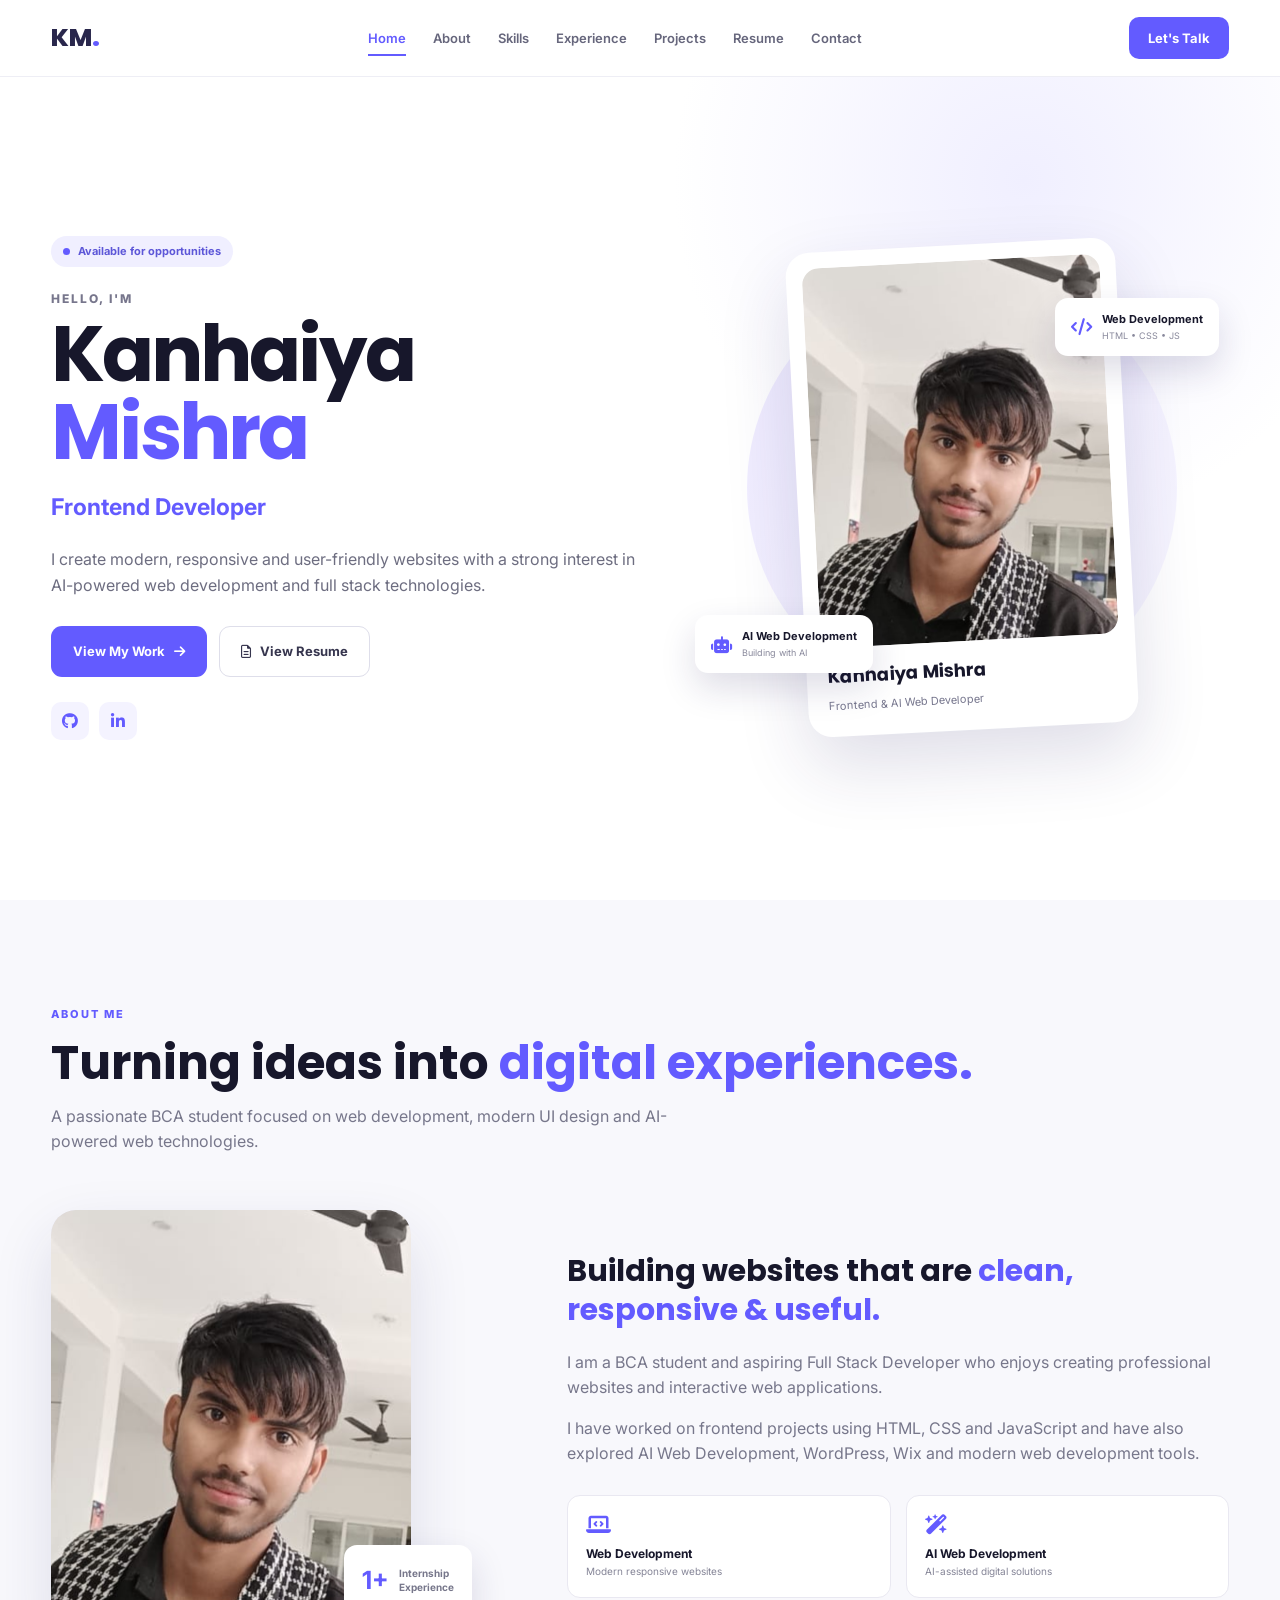
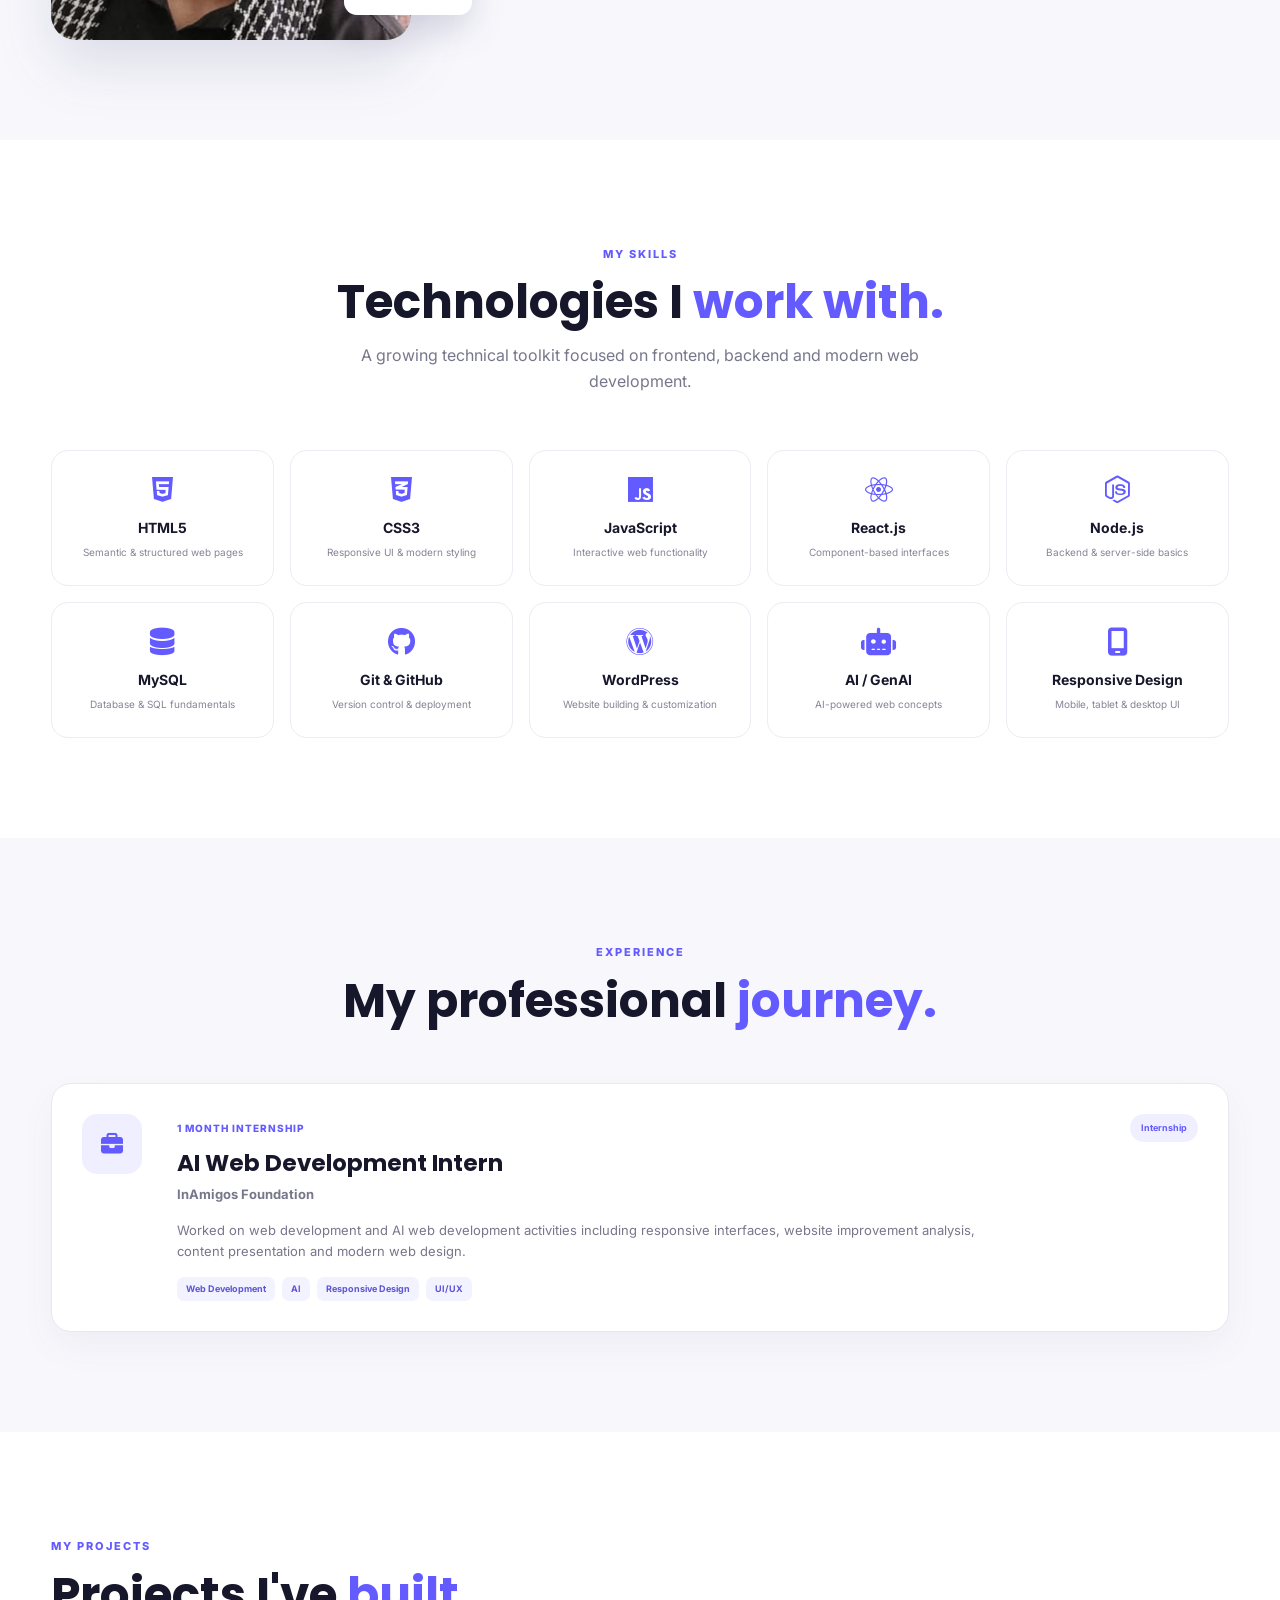
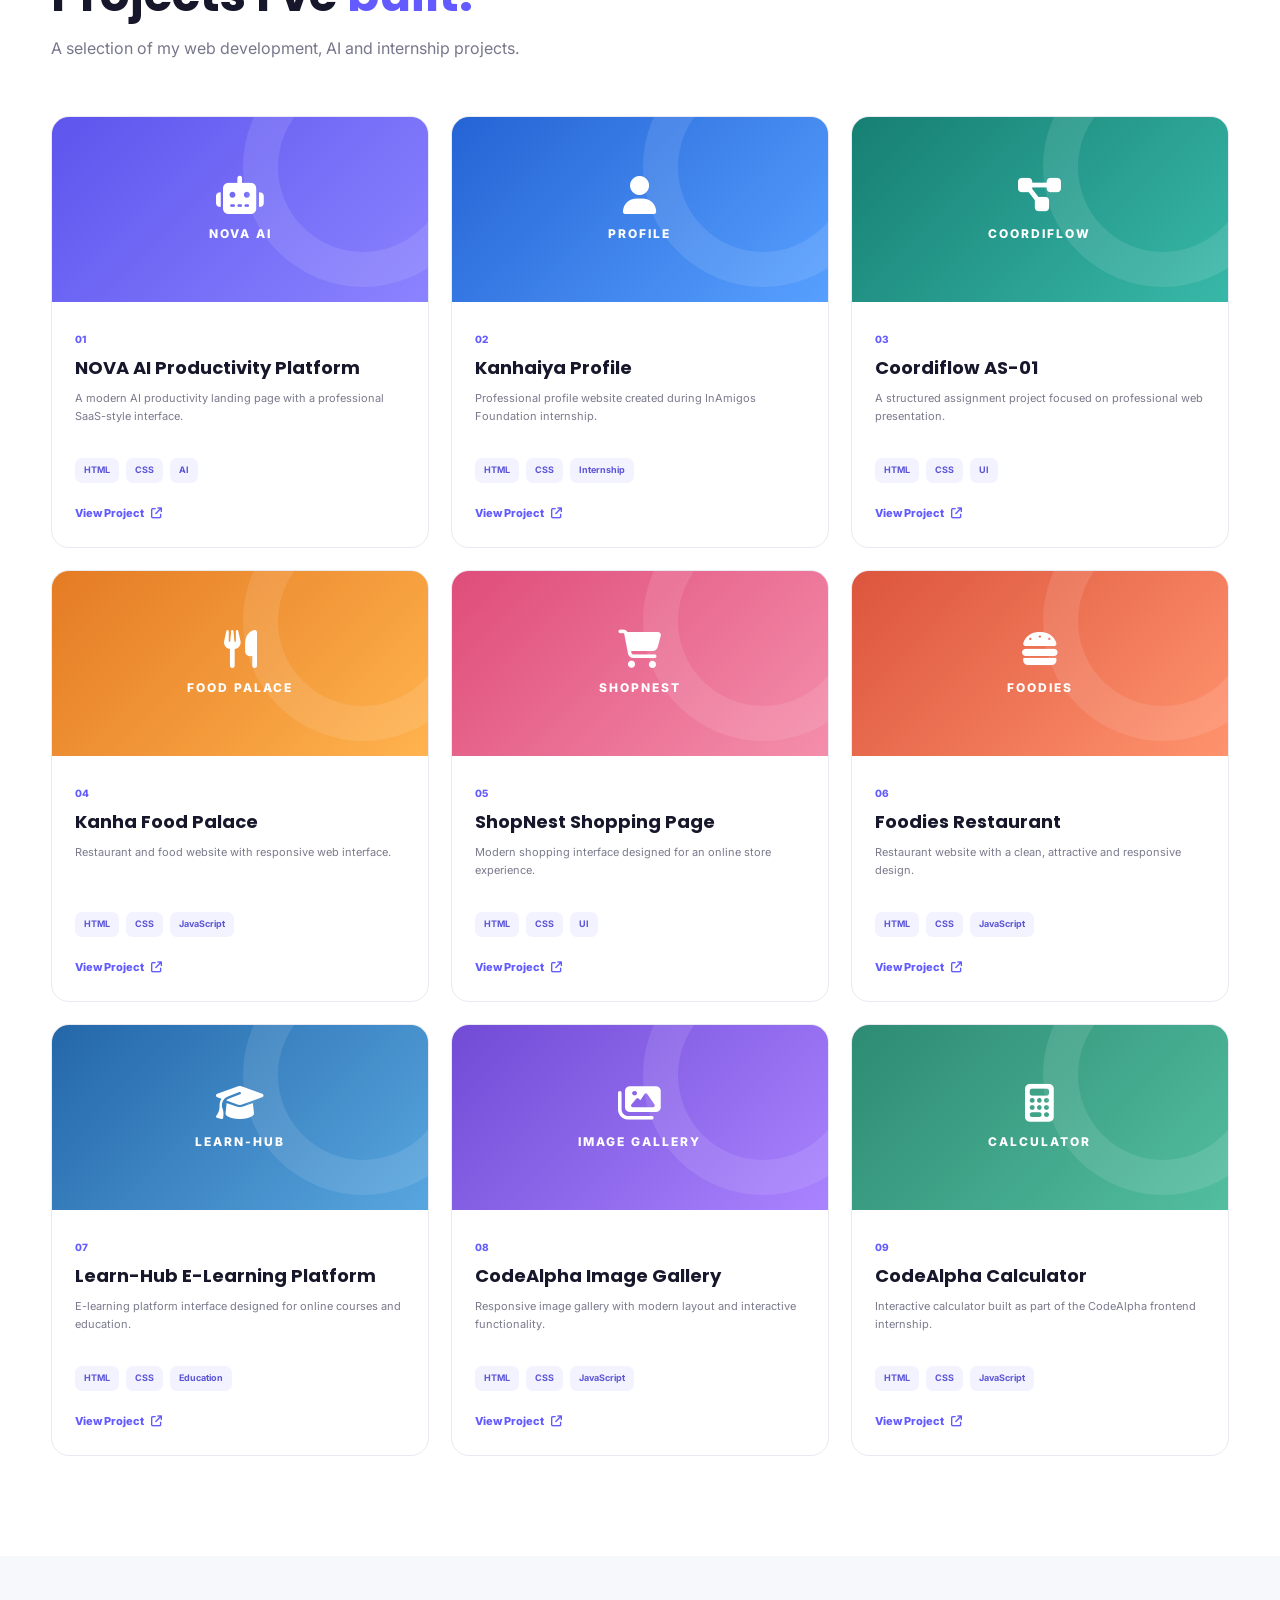
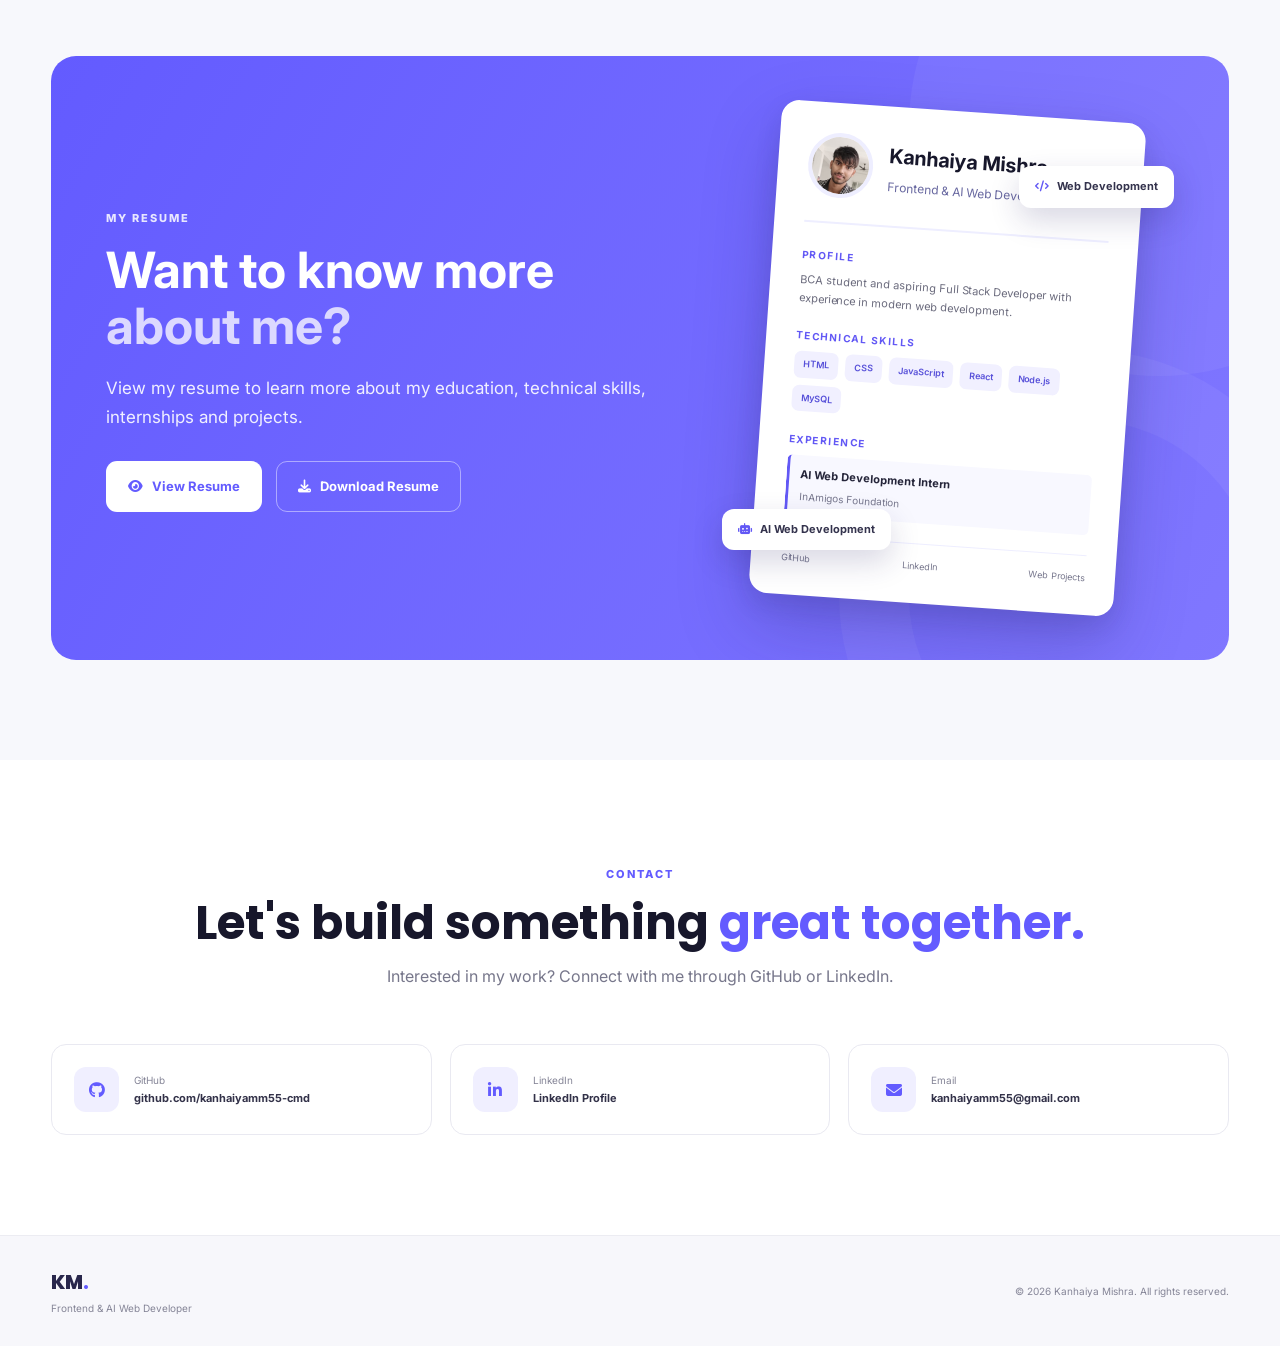
==== CodeAlpha-Portfolio/index.html @ e1a61bfb "Add files via upload" ====
<!DOCTYPE html>
<html lang="en">

<head>
    <meta charset="UTF-8">

    <meta name="viewport" content="width=device-width, initial-scale=1.0">

    <meta name="description"
        content="Kanhaiya Mishra - Frontend Developer, AI Web Developer and aspiring Full Stack Developer Portfolio">

    <title>Kanhaiya Mishra | Frontend & AI Web Developer</title>

    <!-- Google Font -->
    <link rel="preconnect" href="https://fonts.googleapis.com">
    <link rel="preconnect" href="https://fonts.gstatic.com" crossorigin>

    <link
        href="https://fonts.googleapis.com/css2?family=Inter:wght@400;500;600;700;800&family=Poppins:wght@500;600;700;800&display=swap"
        rel="stylesheet">

    <!-- Font Awesome -->
    <link rel="stylesheet"
        href="https://cdnjs.cloudflare.com/ajax/libs/font-awesome/6.5.2/css/all.min.css">

    <!-- CSS -->
    <link rel="stylesheet" href="style.css">
</head>

<body>

    <!-- ================= NAVBAR ================= -->

    <header class="navbar">

        <div class="container nav-container">

            <a href="#home" class="logo">
                KM<span>.</span>
            </a>

            <nav class="nav-links">

                <a href="#home" class="active">Home</a>
                <a href="#about">About</a>
                <a href="#skills">Skills</a>
                <a href="#experience">Experience</a>
                <a href="#projects">Projects</a>
                <a href="#resume">Resume</a>
                <a href="#contact">Contact</a>

            </nav>

            <a href="#contact" class="nav-button">
                Let's Talk
            </a>

        </div>

    </header>


    <!-- ================= HERO ================= -->

    <main>

        <section id="home" class="hero">

            <div class="container hero-grid">

                <div class="hero-content">

                    <div class="availability">
                        <span></span>
                        Available for opportunities
                    </div>

                    <p class="hero-small-title">
                        HELLO, I'M
                    </p>

                    <h1>
                        Kanhaiya
                        <span>Mishra</span>
                    </h1>

                    <h2>
                        <span class="typing-text">Frontend Developer</span>
                    </h2>

                    <p class="hero-description">
                        I create modern, responsive and user-friendly websites
                        with a strong interest in AI-powered web development
                        and full stack technologies.
                    </p>

                    <div class="hero-buttons">

                        <a href="#projects" class="primary-btn">
                            View My Work
                            <i class="fa-solid fa-arrow-right"></i>
                        </a>

                        <a href="resume.pdf" target="_blank" class="secondary-btn">
                            <i class="fa-regular fa-file-lines"></i>
                            View Resume
                        </a>

                    </div>

                    <div class="social-links">

                        <a href="https://github.com/kanhaiyamm55-cmd"
                            target="_blank" aria-label="GitHub">
                            <i class="fa-brands fa-github"></i>
                        </a>

                        <a href="https://www.linkedin.com/in/kanhaiya-mishra-147518372"
                            target="_blank" aria-label="LinkedIn">
                            <i class="fa-brands fa-linkedin-in"></i>
                        </a>

                    </div>

                </div>


                <!-- Hero Image -->

                <div class="hero-image-area">

                    <div class="hero-circle"></div>

                    <div class="profile-card">

                        <div class="profile-image">
                            <img src="image.jpeg"
                                alt="Kanhaiya Mishra">
                        </div>

                        <div class="profile-card-content">

                            <strong>Kanhaiya Mishra</strong>

                            <span>Frontend & AI Web Developer</span>

                        </div>

                    </div>


                    <div class="floating-card card-code">

                        <i class="fa-solid fa-code"></i>

                        <div>
                            <strong>Web Development</strong>
                            <span>HTML • CSS • JS</span>
                        </div>

                    </div>


                    <div class="floating-card card-ai">

                        <i class="fa-solid fa-robot"></i>

                        <div>
                            <strong>AI Web Development</strong>
                            <span>Building with AI</span>
                        </div>

                    </div>

                </div>

            </div>

        </section>


        <!-- ================= ABOUT ================= -->

        <section id="about" class="section about-section">

            <div class="container">

                <div class="section-heading">

                    <span>ABOUT ME</span>

                    <h2>
                        Turning ideas into
                        <strong>digital experiences.</strong>
                    </h2>

                    <p>
                        A passionate BCA student focused on web development,
                        modern UI design and AI-powered web technologies.
                    </p>

                </div>


                <div class="about-grid">

                    <div class="about-image">

                        <div class="about-image-box">

                            <img src="image.jpeg"
                                alt="Kanhaiya Mishra">

                        </div>

                        <div class="experience-badge">

                            <strong>1+</strong>
                            <span>Internship<br>Experience</span>

                        </div>

                    </div>


                    <div class="about-content">

                        <h3>
                            Building websites that are
                            <span>clean, responsive & useful.</span>
                        </h3>

                        <p>
                            I am a BCA student and aspiring Full Stack Developer
                            who enjoys creating professional websites and
                            interactive web applications.
                        </p>

                        <p>
                            I have worked on frontend projects using HTML,
                            CSS and JavaScript and have also explored
                            AI Web Development, WordPress, Wix and modern
                            web development tools.
                        </p>


                        <div class="about-highlights">

                            <div>
                                <i class="fa-solid fa-laptop-code"></i>
                                <strong>Web Development</strong>
                                <span>Modern responsive websites</span>
                            </div>

                            <div>
                                <i class="fa-solid fa-wand-magic-sparkles"></i>
                                <strong>AI Web Development</strong>
                                <span>AI-assisted digital solutions</span>
                            </div>

                        </div>

                    </div>

                </div>

            </div>

        </section>


        <!-- ================= SKILLS ================= -->

        <section id="skills" class="section skills-section">

            <div class="container">

                <div class="section-heading center">

                    <span>MY SKILLS</span>

                    <h2>
                        Technologies I
                        <strong>work with.</strong>
                    </h2>

                    <p>
                        A growing technical toolkit focused on frontend,
                        backend and modern web development.
                    </p>

                </div>


                <div class="skills-grid">

                    <div class="skill-card">
                        <i class="fa-brands fa-html5"></i>
                        <h3>HTML5</h3>
                        <p>Semantic & structured web pages</p>
                    </div>

                    <div class="skill-card">
                        <i class="fa-brands fa-css3-alt"></i>
                        <h3>CSS3</h3>
                        <p>Responsive UI & modern styling</p>
                    </div>

                    <div class="skill-card">
                        <i class="fa-brands fa-js"></i>
                        <h3>JavaScript</h3>
                        <p>Interactive web functionality</p>
                    </div>

                    <div class="skill-card">
                        <i class="fa-brands fa-react"></i>
                        <h3>React.js</h3>
                        <p>Component-based interfaces</p>
                    </div>

                    <div class="skill-card">
                        <i class="fa-brands fa-node-js"></i>
                        <h3>Node.js</h3>
                        <p>Backend & server-side basics</p>
                    </div>

                    <div class="skill-card">
                        <i class="fa-solid fa-database"></i>
                        <h3>MySQL</h3>
                        <p>Database & SQL fundamentals</p>
                    </div>

                    <div class="skill-card">
                        <i class="fa-brands fa-github"></i>
                        <h3>Git & GitHub</h3>
                        <p>Version control & deployment</p>
                    </div>

                    <div class="skill-card">
                        <i class="fa-brands fa-wordpress"></i>
                        <h3>WordPress</h3>
                        <p>Website building & customization</p>
                    </div>

                    <div class="skill-card">
                        <i class="fa-solid fa-robot"></i>
                        <h3>AI / GenAI</h3>
                        <p>AI-powered web concepts</p>
                    </div>

                    <div class="skill-card">
                        <i class="fa-solid fa-mobile-screen"></i>
                        <h3>Responsive Design</h3>
                        <p>Mobile, tablet & desktop UI</p>
                    </div>

                </div>

            </div>

        </section>


        <!-- ================= EXPERIENCE ================= -->

        <section id="experience" class="section experience-section">

            <div class="container">

                <div class="section-heading center">

                    <span>EXPERIENCE</span>

                    <h2>
                        My professional
                        <strong>journey.</strong>
                    </h2>

                </div>


                <div class="experience-card">

                    <div class="experience-icon">
                        <i class="fa-solid fa-briefcase"></i>
                    </div>

                    <div class="experience-content">

                        <div class="experience-top">

                            <div>
                                <span class="experience-date">
                                    1 MONTH INTERNSHIP
                                </span>

                                <h3>
                                    AI Web Development Intern
                                </h3>

                                <h4>
                                    InAmigos Foundation
                                </h4>
                            </div>

                            <span class="current-badge">
                                Internship
                            </span>

                        </div>

                        <p>
                            Worked on web development and AI web development
                            activities including responsive interfaces,
                            website improvement analysis, content presentation
                            and modern web design.
                        </p>

                        <div class="experience-tags">

                            <span>Web Development</span>
                            <span>AI</span>
                            <span>Responsive Design</span>
                            <span>UI/UX</span>

                        </div>

                    </div>

                </div>

            </div>

        </section>


        <!-- ================= PROJECTS ================= -->

        <section id="projects" class="section projects-section">

            <div class="container">

                <div class="section-heading">

                    <span>MY PROJECTS</span>

                    <h2>
                        Projects I've
                        <strong>built.</strong>
                    </h2>

                    <p>
                        A selection of my web development, AI and internship
                        projects.
                    </p>

                </div>


                <div class="projects-grid">


                    <!-- PROJECT 1 -->

                    <article class="project-card">

                        <div class="project-image project-one">

                            <i class="fa-solid fa-robot"></i>

                            <span>NOVA AI</span>

                        </div>

                        <div class="project-content">

                            <span class="project-number">01</span>

                            <h3>NOVA AI Productivity Platform</h3>

                            <p>
                                A modern AI productivity landing page
                                with a professional SaaS-style interface.
                            </p>

                            <div class="project-tags">
                                <span>HTML</span>
                                <span>CSS</span>
                                <span>AI</span>
                            </div>

                            <a href="https://kanhaiyamm55-cmd.github.io/NOVA-AI-Productivity-Landing-Page/"
                                target="_blank" class="project-link">
                                View Project
                                <i class="fa-solid fa-arrow-up-right-from-square"></i>
                            </a>

                        </div>

                    </article>


                    <!-- PROJECT 2 -->

                    <article class="project-card">

                        <div class="project-image project-two">

                            <i class="fa-solid fa-user"></i>

                            <span>PROFILE</span>

                        </div>

                        <div class="project-content">

                            <span class="project-number">02</span>

                            <h3>Kanhaiya Profile</h3>

                            <p>
                                Professional profile website created
                                during InAmigos Foundation internship.
                            </p>

                            <div class="project-tags">
                                <span>HTML</span>
                                <span>CSS</span>
                                <span>Internship</span>
                            </div>

                            <a href="https://kanhaiyamm55-cmd.github.io/kanhaiya-profile/"
                                target="_blank" class="project-link">
                                View Project
                                <i class="fa-solid fa-arrow-up-right-from-square"></i>
                            </a>

                        </div>

                    </article>


                    <!-- PROJECT 3 -->

                    <article class="project-card">

                        <div class="project-image project-three">

                            <i class="fa-solid fa-diagram-project"></i>

                            <span>COORDIFLOW</span>

                        </div>

                        <div class="project-content">

                            <span class="project-number">03</span>

                            <h3>Coordiflow AS-01</h3>

                            <p>
                                A structured assignment project focused
                                on professional web presentation.
                            </p>

                            <div class="project-tags">
                                <span>HTML</span>
                                <span>CSS</span>
                                <span>UI</span>
                            </div>

                            <a href="https://kanhaiyamm55-cmd.github.io/coordiflow-as01/"
                                target="_blank" class="project-link">
                                View Project
                                <i class="fa-solid fa-arrow-up-right-from-square"></i>
                            </a>

                        </div>

                    </article>


                    <!-- PROJECT 4 -->

                    <article class="project-card">

                        <div class="project-image project-four">

                            <i class="fa-solid fa-utensils"></i>

                            <span>FOOD PALACE</span>

                        </div>

                        <div class="project-content">

                            <span class="project-number">04</span>

                            <h3>Kanha Food Palace</h3>

                            <p>
                                Restaurant and food website with
                                responsive web interface.
                            </p>

                            <div class="project-tags">
                                <span>HTML</span>
                                <span>CSS</span>
                                <span>JavaScript</span>
                            </div>

                            <a href="https://kanhaiyamm55-cmd.github.io/full-stack-learning/"
                                target="_blank" class="project-link">
                                View Project
                                <i class="fa-solid fa-arrow-up-right-from-square"></i>
                            </a>

                        </div>

                    </article>


                    <!-- PROJECT 5 -->

                    <article class="project-card">

                        <div class="project-image project-five">

                            <i class="fa-solid fa-cart-shopping"></i>

                            <span>SHOPNEST</span>

                        </div>

                        <div class="project-content">

                            <span class="project-number">05</span>

                            <h3>ShopNest Shopping Page</h3>

                            <p>
                                Modern shopping interface designed
                                for an online store experience.
                            </p>

                            <div class="project-tags">
                                <span>HTML</span>
                                <span>CSS</span>
                                <span>UI</span>
                            </div>

                            <a href="https://kanhaiyamm55-cmd.github.io/shoping-page/"
                                target="_blank" class="project-link">
                                View Project
                                <i class="fa-solid fa-arrow-up-right-from-square"></i>
                            </a>

                        </div>

                    </article>


                    <!-- PROJECT 6 -->

                    <article class="project-card">

                        <div class="project-image project-six">

                            <i class="fa-solid fa-burger"></i>

                            <span>FOODIES</span>

                        </div>

                        <div class="project-content">

                            <span class="project-number">06</span>

                            <h3>Foodies Restaurant</h3>

                            <p>
                                Restaurant website with a clean,
                                attractive and responsive design.
                            </p>

                            <div class="project-tags">
                                <span>HTML</span>
                                <span>CSS</span>
                                <span>JavaScript</span>
                            </div>

                            <a href="https://kanhaiyamm55-cmd.github.io/full-stack-learning/Restaurant-Website/"
                                target="_blank" class="project-link">
                                View Project
                                <i class="fa-solid fa-arrow-up-right-from-square"></i>
                            </a>

                        </div>

                    </article>


                    <!-- PROJECT 7 -->

                    <article class="project-card">

                        <div class="project-image project-seven">

                            <i class="fa-solid fa-graduation-cap"></i>

                            <span>LEARN-HUB</span>

                        </div>

                        <div class="project-content">

                            <span class="project-number">07</span>

                            <h3>Learn-Hub E-Learning Platform</h3>

                            <p>
                                E-learning platform interface designed
                                for online courses and education.
                            </p>

                            <div class="project-tags">
                                <span>HTML</span>
                                <span>CSS</span>
                                <span>Education</span>
                            </div>

                            <a href="https://kanhaiyamm55-cmd.github.io/full-stack-learning/learnHub/"
                                target="_blank" class="project-link">
                                View Project
                                <i class="fa-solid fa-arrow-up-right-from-square"></i>
                            </a>

                        </div>

                    </article>


                    <!-- PROJECT 8 -->

                    <article class="project-card">

                        <div class="project-image project-eight">

                            <i class="fa-solid fa-images"></i>

                            <span>IMAGE GALLERY</span>

                        </div>

                        <div class="project-content">

                            <span class="project-number">08</span>

                            <h3>CodeAlpha Image Gallery</h3>

                            <p>
                                Responsive image gallery with modern
                                layout and interactive functionality.
                            </p>

                            <div class="project-tags">
                                <span>HTML</span>
                                <span>CSS</span>
                                <span>JavaScript</span>
                            </div>

                            <a href="https://kanhaiyamm55-cmd.github.io/CodeAlpha/CodeAlpha_ImageGallery/"
                                target="_blank" class="project-link">
                                View Project
                                <i class="fa-solid fa-arrow-up-right-from-square"></i>
                            </a>

                        </div>

                    </article>


                    <!-- PROJECT 9 -->

                    <article class="project-card">

                        <div class="project-image project-nine">

                            <i class="fa-solid fa-calculator"></i>

                            <span>CALCULATOR</span>

                        </div>

                        <div class="project-content">

                            <span class="project-number">09</span>

                            <h3>CodeAlpha Calculator</h3>

                            <p>
                                Interactive calculator built as part
                                of the CodeAlpha frontend internship.
                            </p>

                            <div class="project-tags">
                                <span>HTML</span>
                                <span>CSS</span>
                                <span>JavaScript</span>
                            </div>

                            <a href="https://kanhaiyamm55-cmd.github.io/CodeAlpha/CodeAlpha_Calculator/"
                                target="_blank" class="project-link">
                                View Project
                                <i class="fa-solid fa-arrow-up-right-from-square"></i>
                            </a>

                        </div>

                    </article>

                </div>

            </div>

        </section>


        <!-- ================= RESUME ================= -->

        <section id="resume" class="section resume-section">

            <div class="container">

                <div class="resume-box">

                    <!-- Left -->

                    <div class="resume-content">

                        <span class="resume-label">
                            MY RESUME
                        </span>

                        <h2>
                            Want to know more
                            <strong>about me?</strong>
                        </h2>

                        <p>
                            View my resume to learn more about my education,
                            technical skills, internships and projects.
                        </p>

                        <div class="resume-buttons">

                            <a href="resume.pdf"
                                target="_blank"
                                class="primary-btn">

                                <i class="fa-solid fa-eye"></i>

                                View Resume

                            </a>

                            <a href="resume.pdf"
                                download
                                class="secondary-btn">

                                <i class="fa-solid fa-download"></i>

                                Download Resume

                            </a>

                        </div>

                    </div>


                    <!-- Right Premium Resume Preview -->

                    <div class="resume-preview">

                        <div class="resume-paper">

                            <div class="resume-top">

                                <div class="resume-photo">

                                    <img src="image.jpeg"
                                        alt="Kanhaiya Mishra">

                                </div>

                                <div>

                                    <h3>Kanhaiya Mishra</h3>

                                    <p>
                                        Frontend & AI Web Developer
                                    </p>

                                </div>

                            </div>


                            <div class="resume-line"></div>


                            <div class="resume-mini-section">

                                <h4>PROFILE</h4>

                                <p>
                                    BCA student and aspiring Full Stack
                                    Developer with experience in modern
                                    web development.
                                </p>

                            </div>


                            <div class="resume-mini-section">

                                <h4>TECHNICAL SKILLS</h4>

                                <div class="mini-skills">

                                    <span>HTML</span>
                                    <span>CSS</span>
                                    <span>JavaScript</span>
                                    <span>React</span>
                                    <span>Node.js</span>
                                    <span>MySQL</span>

                                </div>

                            </div>


                            <div class="resume-mini-section">

                                <h4>EXPERIENCE</h4>

                                <div class="mini-experience">

                                    <strong>
                                        AI Web Development Intern
                                    </strong>

                                    <span>
                                        InAmigos Foundation
                                    </span>

                                </div>

                            </div>


                            <div class="resume-mini-footer">

                                <span>GitHub</span>
                                <span>LinkedIn</span>
                                <span>Web Projects</span>

                            </div>

                        </div>


                        <div class="floating-resume-badge badge-one">

                            <i class="fa-solid fa-code"></i>

                            Web Development

                        </div>


                        <div class="floating-resume-badge badge-two">

                            <i class="fa-solid fa-robot"></i>

                            AI Web Development

                        </div>

                    </div>

                </div>

            </div>

        </section>


        <!-- ================= CONTACT ================= -->

        <section id="contact" class="section contact-section">

            <div class="container">

                <div class="section-heading center">

                    <span>CONTACT</span>

                    <h2>
                        Let's build something
                        <strong>great together.</strong>
                    </h2>

                    <p>
                        Interested in my work? Connect with me through
                        GitHub or LinkedIn.
                    </p>

                </div>


                <div class="contact-box">

                    <div class="contact-item">

                        <div class="contact-icon">
                            <i class="fa-brands fa-github"></i>
                        </div>

                        <div>
                            <span>GitHub</span>

                            <a href="https://github.com/kanhaiyamm55-cmd"
                                target="_blank">
                                github.com/kanhaiyamm55-cmd
                            </a>
                        </div>

                    </div>


                    <div class="contact-item">

                        <div class="contact-icon">
                            <i class="fa-brands fa-linkedin-in"></i>
                        </div>

                        <div>
                            <span>LinkedIn</span>

                            <a href="https://www.linkedin.com/in/kanhaiya-mishra-147518372"
                                target="_blank">
                                LinkedIn Profile
                            </a>
                        </div>

                    </div>


                    <div class="contact-item">

                        <div class="contact-icon">
                            <i class="fa-solid fa-envelope"></i>
                        </div>

                        <div>
                            <span>Email</span>

                            <a href="mailto: kanhaiyamm55@gmail.com">
                                kanhaiyamm55@gmail.com
                            </a>
                        </div>

                    </div>

                </div>

            </div>

        </section>

    </main>


    <!-- ================= FOOTER ================= -->

    <footer class="footer">

        <div class="container footer-content">

            <div>

                <a href="#home" class="logo">
                    KM<span>.</span>
                </a>

                <p>
                    Frontend & AI Web Developer
                </p>

            </div>

            <p>
                © <span id="currentYear"></span>
                Kanhaiya Mishra. All rights reserved.
            </p>

        </div>

    </footer>


    <!-- JavaScript -->

    <script src="script.js"></script>

</body>

</html>
---- CodeAlpha-Portfolio/style.css ----
/* =========================================
   GLOBAL
========================================= */

* {
    margin: 0;
    padding: 0;
    box-sizing: border-box;
}

html {
    scroll-behavior: smooth;
}

body {
    font-family: "Inter", sans-serif;
    color: #17172b;
    background: #ffffff;
    line-height: 1.6;
    overflow-x: hidden;
}

a {
    text-decoration: none;
    color: inherit;
}

img {
    max-width: 100%;
    display: block;
}

.container {
    width: min(1180px, 92%);
    margin: auto;
}

.section {
    padding: 100px 0;
}


/* =========================================
   NAVBAR
========================================= */

.navbar {
    position: fixed;
    top: 0;
    left: 0;
    width: 100%;
    z-index: 1000;
    background: rgba(255, 255, 255, 0.94);
    backdrop-filter: blur(15px);
    border-bottom: 1px solid #eeeeF5;
    transition: 0.3s ease;
}

.navbar.scrolled {
    box-shadow: 0 10px 35px rgba(30, 30, 70, 0.08);
}

.nav-container {
    height: 76px;
    display: flex;
    align-items: center;
    justify-content: space-between;
}

.logo {
    font-family: "Poppins", sans-serif;
    font-size: 25px;
    font-weight: 800;
    color: #29274c;
}

.logo span {
    color: #635bff;
}

.nav-links {
    display: flex;
    gap: 27px;
}

.nav-links a {
    position: relative;
    font-size: 13px;
    font-weight: 600;
    color: #66667c;
    transition: 0.3s ease;
}

.nav-links a:hover,
.nav-links a.active {
    color: #635bff;
}

.nav-links a::after {
    content: "";
    position: absolute;
    left: 0;
    bottom: -8px;
    width: 0;
    height: 2px;
    background: #635bff;
    transition: 0.3s ease;
}

.nav-links a:hover::after,
.nav-links a.active::after {
    width: 100%;
}

.nav-button {
    padding: 11px 19px;
    border-radius: 10px;
    background: #635bff;
    color: white;
    font-size: 13px;
    font-weight: 700;
    transition: 0.3s ease;
}

.nav-button:hover {
    transform: translateY(-2px);
    box-shadow: 0 10px 25px rgba(99, 91, 255, 0.25);
}


/* =========================================
   BUTTONS
========================================= */

.primary-btn,
.secondary-btn {
    display: inline-flex;
    align-items: center;
    gap: 9px;
    padding: 14px 21px;
    border-radius: 11px;
    font-size: 13px;
    font-weight: 700;
    transition: 0.3s ease;
    border: 1px solid transparent;
}

.primary-btn {
    background: #635bff;
    color: white;
}

.primary-btn:hover {
    transform: translateY(-3px);
    box-shadow: 0 12px 28px rgba(99, 91, 255, 0.25);
}

.secondary-btn {
    border-color: #dedeea;
    color: #36354e;
    background: white;
}

.secondary-btn:hover {
    transform: translateY(-3px);
    border-color: #635bff;
    color: #635bff;
}


/* =========================================
   HERO
========================================= */

.hero {
    min-height: 100vh;
    padding-top: 76px;
    display: flex;
    align-items: center;
    background:
        radial-gradient(circle at 80% 20%, #f0efff 0, transparent 28%),
        #ffffff;
}

.hero-grid {
    min-height: calc(100vh - 76px);
    display: grid;
    grid-template-columns: 1fr 0.9fr;
    align-items: center;
    gap: 50px;
}

.availability {
    display: inline-flex;
    align-items: center;
    gap: 8px;
    padding: 7px 12px;
    border-radius: 30px;
    background: #f0efff;
    color: #5d57d8;
    font-size: 11px;
    font-weight: 700;
    margin-bottom: 22px;
}

.availability span {
    width: 7px;
    height: 7px;
    border-radius: 50%;
    background: #635bff;
}

.hero-small-title {
    color: #77768c;
    font-size: 12px;
    font-weight: 800;
    letter-spacing: 2px;
    margin-bottom: 6px;
}

.hero-content h1 {
    font-family: "Poppins", sans-serif;
    font-size: clamp(48px, 6vw, 78px);
    line-height: 1.02;
    letter-spacing: -3px;
    color: #17172b;
}

.hero-content h1 span {
    display: block;
    color: #635bff;
}

.hero-content h2 {
    min-height: 40px;
    margin: 18px 0;
    color: #37364f;
    font-size: 23px;
}

.typing-text {
    color: #635bff;
}

.hero-description {
    max-width: 600px;
    color: #6d6d80;
    font-size: 16px;
}

.hero-buttons {
    display: flex;
    gap: 12px;
    flex-wrap: wrap;
    margin-top: 28px;
}

.social-links {
    display: flex;
    gap: 10px;
    margin-top: 25px;
}

.social-links a {
    width: 38px;
    height: 38px;
    display: grid;
    place-items: center;
    border-radius: 10px;
    background: #f4f3ff;
    color: #635bff;
    transition: 0.3s ease;
}

.social-links a:hover {
    transform: translateY(-4px);
    background: #635bff;
    color: white;
}


/* Hero Image */

.hero-image-area {
    position: relative;
    min-height: 550px;
    display: grid;
    place-items: center;
}

.hero-circle {
    position: absolute;
    width: 430px;
    height: 430px;
    border-radius: 50%;
    background: linear-gradient(135deg, #eeeaff, #f8f7ff);
}

.profile-card {
    position: relative;
    z-index: 2;
    width: 330px;
    padding: 16px;
    border-radius: 24px;
    background: white;
    box-shadow: 0 30px 70px rgba(40, 35, 100, 0.15);
    transform: rotate(-3deg);
    transition: 0.4s ease;
}

.profile-card:hover {
    transform: rotate(0deg) translateY(-8px);
}

.profile-image {
    height: 380px;
    overflow: hidden;
    border-radius: 17px;
    background: #f1f0ff;
}

.profile-image img {
    width: 100%;
    height: 100%;
    object-fit: cover;
}

.profile-card-content {
    padding: 15px 5px 4px;
}

.profile-card-content strong {
    display: block;
    font-family: "Poppins", sans-serif;
    font-size: 18px;
}

.profile-card-content span {
    color: #77778e;
    font-size: 11px;
}

.floating-card {
    position: absolute;
    z-index: 5;
    display: flex;
    align-items: center;
    gap: 10px;
    padding: 13px 16px;
    background: white;
    border-radius: 13px;
    box-shadow: 0 15px 35px rgba(35, 30, 90, 0.15);
    animation: floating 3s ease-in-out infinite;
}

.floating-card i {
    color: #635bff;
    font-size: 17px;
}

.floating-card strong,
.floating-card span {
    display: block;
}

.floating-card strong {
    font-size: 11px;
}

.floating-card span {
    font-size: 9px;
    color: #88889b;
}

.card-code {
    top: 85px;
    right: 10px;
}

.card-ai {
    bottom: 90px;
    left: 0;
    animation-delay: 1s;
}

@keyframes floating {

    0%,
    100% {
        transform: translateY(0);
    }

    50% {
        transform: translateY(-10px);
    }
}


/* =========================================
   SECTION HEADINGS
========================================= */

.section-heading {
    margin-bottom: 55px;
}

.section-heading.center {
    text-align: center;
}

.section-heading > span {
    color: #635bff;
    font-size: 11px;
    font-weight: 800;
    letter-spacing: 2px;
}

.section-heading h2 {
    margin: 10px 0 14px;
    font-family: "Poppins", sans-serif;
    font-size: clamp(32px, 4vw, 47px);
    line-height: 1.15;
}

.section-heading h2 strong {
    color: #635bff;
}

.section-heading p {
    max-width: 650px;
    color: #77778b;
}

.section-heading.center p {
    margin: auto;
}


/* =========================================
   ABOUT
========================================= */

.about-section {
    background: #f8f8fc;
}

.about-grid {
    display: grid;
    grid-template-columns: 0.8fr 1.2fr;
    gap: 75px;
    align-items: center;
}

.about-image {
    position: relative;
}

.about-image-box {
    width: 360px;
    height: 430px;
    border-radius: 25px;
    overflow: hidden;
    background: #eeeeff;
    box-shadow: 0 25px 60px rgba(40, 35, 100, 0.13);
}

.about-image-box img {
    width: 100%;
    height: 100%;
    object-fit: cover;
}

.experience-badge {
    position: absolute;
    right: 20px;
    bottom: 25px;
    display: flex;
    align-items: center;
    gap: 10px;
    padding: 15px 18px;
    background: white;
    border-radius: 13px;
    box-shadow: 0 15px 35px rgba(35, 30, 90, 0.15);
}

.experience-badge strong {
    color: #635bff;
    font-size: 25px;
}

.experience-badge span {
    font-size: 10px;
    line-height: 1.4;
    color: #77778b;
    font-weight: 700;
}

.about-content h3 {
    font-family: "Poppins", sans-serif;
    font-size: 30px;
    line-height: 1.3;
    margin-bottom: 20px;
}

.about-content h3 span {
    color: #635bff;
}

.about-content p {
    color: #77778b;
    margin-bottom: 15px;
}

.about-highlights {
    display: grid;
    grid-template-columns: 1fr 1fr;
    gap: 15px;
    margin-top: 28px;
}

.about-highlights div {
    padding: 18px;
    border: 1px solid #e9e8f1;
    background: white;
    border-radius: 13px;
}

.about-highlights i {
    color: #635bff;
    font-size: 20px;
    margin-bottom: 9px;
}

.about-highlights strong,
.about-highlights span {
    display: block;
}

.about-highlights strong {
    font-size: 12px;
}

.about-highlights span {
    color: #858597;
    font-size: 10px;
}


/* =========================================
   SKILLS
========================================= */

.skills-section {
    background: white;
}

.skills-grid {
    display: grid;
    grid-template-columns: repeat(5, 1fr);
    gap: 16px;
}

.skill-card {
    padding: 25px 18px;
    text-align: center;
    border: 1px solid #ececf3;
    border-radius: 17px;
    background: white;
    transition: 0.35s ease;
}

.skill-card:hover {
    transform: translateY(-7px);
    border-color: #d8d5ff;
    box-shadow: 0 18px 40px rgba(45, 40, 110, 0.09);
}

.skill-card i {
    font-size: 28px;
    color: #635bff;
    margin-bottom: 13px;
}

.skill-card h3 {
    font-size: 14px;
    margin-bottom: 5px;
}

.skill-card p {
    font-size: 10px;
    color: #858597;
}


/* =========================================
   EXPERIENCE
========================================= */

.experience-section {
    background: #f8f8fc;
}

.experience-card {
    display: grid;
    grid-template-columns: 70px 1fr;
    gap: 25px;
    padding: 30px;
    border: 1px solid #e9e8f1;
    border-radius: 20px;
    background: white;
    box-shadow: 0 15px 35px rgba(40, 35, 100, 0.05);
}

.experience-icon {
    width: 60px;
    height: 60px;
    display: grid;
    place-items: center;
    border-radius: 15px;
    background: #f0efff;
    color: #635bff;
    font-size: 22px;
}

.experience-top {
    display: flex;
    justify-content: space-between;
    gap: 20px;
}

.experience-date {
    color: #635bff;
    font-size: 10px;
    font-weight: 800;
    letter-spacing: 1px;
}

.experience-content h3 {
    margin: 5px 0 3px;
    font-family: "Poppins", sans-serif;
    font-size: 23px;
}

.experience-content h4 {
    color: #77778b;
    font-size: 13px;
}

.current-badge {
    align-self: flex-start;
    padding: 7px 11px;
    border-radius: 20px;
    background: #f0efff;
    color: #635bff;
    font-size: 9px;
    font-weight: 700;
}

.experience-content > p {
    max-width: 800px;
    color: #77778b;
    font-size: 13px;
    margin: 15px 0;
}

.experience-tags,
.project-tags {
    display: flex;
    flex-wrap: wrap;
    gap: 7px;
}

.experience-tags span,
.project-tags span {
    padding: 5px 9px;
    border-radius: 7px;
    background: #f3f2ff;
    color: #5c56d6;
    font-size: 9px;
    font-weight: 700;
}


/* =========================================
   PROJECTS
========================================= */

.projects-section {
    background: white;
}

.projects-grid {
    display: grid;
    grid-template-columns: repeat(3, 1fr);
    gap: 22px;
}

.project-card {
    overflow: hidden;
    border: 1px solid #e9e9f1;
    border-radius: 18px;
    background: white;
    transition: 0.35s ease;
}

.project-card:hover,
.project-card.hovered {
    transform: translateY(-8px);
    box-shadow: 0 22px 50px rgba(40, 35, 100, 0.12);
}

.project-image {
    height: 185px;
    display: flex;
    flex-direction: column;
    justify-content: center;
    align-items: center;
    gap: 10px;
    color: white;
    position: relative;
    overflow: hidden;
}

.project-image::before {
    content: "";
    position: absolute;
    width: 170px;
    height: 170px;
    border-radius: 50%;
    border: 35px solid rgba(255, 255, 255, 0.1);
    right: -55px;
    top: -70px;
}

.project-image i {
    position: relative;
    font-size: 38px;
}

.project-image span {
    position: relative;
    font-size: 12px;
    font-weight: 800;
    letter-spacing: 2px;
}

/* Different visual thumbnails */

.project-one {
    background: linear-gradient(135deg, #5d55ed, #8b83ff);
}

.project-two {
    background: linear-gradient(135deg, #2463d4, #57a0ff);
}

.project-three {
    background: linear-gradient(135deg, #167f73, #38b8a8);
}

.project-four {
    background: linear-gradient(135deg, #e47b24, #ffb34e);
}

.project-five {
    background: linear-gradient(135deg, #df4d7a, #f48eab);
}

.project-six {
    background: linear-gradient(135deg, #dc553d, #ff936e);
}

.project-seven {
    background: linear-gradient(135deg, #2467a9, #58a6df);
}

.project-eight {
    background: linear-gradient(135deg, #714bd5, #aa83ff);
}

.project-nine {
    background: linear-gradient(135deg, #2d8b73, #53bea0);
}

.project-content {
    padding: 23px;
}

.project-number {
    color: #635bff;
    font-size: 10px;
    font-weight: 800;
}

.project-content h3 {
    margin: 5px 0 10px;
    font-family: "Poppins", sans-serif;
    font-size: 18px;
    line-height: 1.35;
}

.project-content p {
    color: #7a7a8d;
    font-size: 11px;
    min-height: 52px;
}

.project-tags {
    margin: 16px 0;
}

.project-link {
    display: inline-flex;
    align-items: center;
    gap: 7px;
    color: #635bff;
    font-size: 11px;
    font-weight: 800;
}

.project-link:hover {
    gap: 11px;
}


/* =========================================
   RESUME
========================================= */

.resume-section {
    background: #f7f8fc;
}

.resume-box {
    min-height: 500px;
    padding: 55px;
    display: grid;
    grid-template-columns: 1fr 0.8fr;
    gap: 50px;
    align-items: center;
    background: linear-gradient(120deg, #635bff, #8077ff);
    border-radius: 25px;
    color: white;
    overflow: hidden;
    position: relative;
}

.resume-box::before {
    content: "";
    position: absolute;
    width: 500px;
    height: 500px;
    border-radius: 50%;
    background: rgba(255, 255, 255, 0.05);
    right: -180px;
    top: -180px;
}

.resume-box::after {
    content: "";
    position: absolute;
    width: 350px;
    height: 350px;
    border-radius: 50%;
    border: 70px solid rgba(255, 255, 255, 0.05);
    right: -100px;
    bottom: -180px;
}

.resume-content {
    position: relative;
    z-index: 3;
}

.resume-label {
    font-size: 11px;
    font-weight: 800;
    letter-spacing: 2px;
    opacity: 0.85;
}

.resume-content h2 {
    font-size: clamp(32px, 4vw, 50px);
    line-height: 1.12;
    margin: 12px 0 20px;
}

.resume-content h2 strong {
    display: block;
    color: #dcd9ff;
}

.resume-content p {
    max-width: 560px;
    font-size: 17px;
    line-height: 1.7;
    opacity: 0.9;
}

.resume-buttons {
    display: flex;
    gap: 14px;
    margin-top: 30px;
    flex-wrap: wrap;
}

.resume-buttons .primary-btn {
    background: white;
    color: #635bff;
}

.resume-buttons .primary-btn:hover {
    background: #f3f2ff;
}

.resume-buttons .secondary-btn {
    color: white;
    background: transparent;
    border-color: rgba(255, 255, 255, 0.45);
}

.resume-buttons .secondary-btn:hover {
    background: rgba(255, 255, 255, 0.12);
    border-color: white;
}


/* Resume Preview */

.resume-preview {
    position: relative;
    min-height: 480px;
    display: flex;
    align-items: center;
    justify-content: center;
    z-index: 3;
    perspective: 1200px;
}

.resume-paper {
    width: 365px;
    min-height: 455px;
    background: #ffffff;
    border-radius: 18px;
    padding: 30px;
    color: #17172b;
    box-shadow:
        0 30px 70px rgba(36, 30, 100, 0.25),
        0 10px 25px rgba(36, 30, 100, 0.12);
    transform: rotate(4deg);
    transition: all 0.5s ease;
    position: relative;
    z-index: 2;
}

.resume-paper:hover {
    transform: rotate(0deg) translateY(-10px);
    box-shadow:
        0 35px 80px rgba(36, 30, 100, 0.30),
        0 15px 30px rgba(36, 30, 100, 0.15);
}

.resume-top {
    display: flex;
    align-items: center;
    gap: 16px;
}

.resume-photo {
    width: 65px;
    height: 65px;
    border-radius: 50%;
    overflow: hidden;
    flex-shrink: 0;
    border: 4px solid #eeeeff;
}

.resume-photo img {
    width: 100%;
    height: 100%;
    object-fit: cover;
}

.resume-top h3 {
    margin: 0 0 5px;
    font-size: 20px;
    color: #17172b;
}

.resume-top p {
    margin: 0;
    font-size: 12px;
    color: #6868a0;
}

.resume-line {
    width: 100%;
    height: 2px;
    background: #eeeeff;
    margin: 24px 0;
}

.resume-mini-section {
    margin-bottom: 20px;
}

.resume-mini-section h4 {
    font-size: 10px;
    letter-spacing: 1.5px;
    color: #6258f5;
    margin: 0 0 8px;
}

.resume-mini-section p {
    font-size: 11px;
    line-height: 1.7;
    color: #6b6b7d;
    margin: 0;
}

.mini-skills {
    display: flex;
    flex-wrap: wrap;
    gap: 7px;
}

.mini-skills span {
    padding: 6px 9px;
    border-radius: 7px;
    background: #f1f0ff;
    color: #5750d9;
    font-size: 9px;
    font-weight: 600;
}

.mini-experience {
    display: flex;
    flex-direction: column;
    gap: 4px;
    padding: 11px;
    border-left: 3px solid #6258f5;
    background: #f8f8ff;
    border-radius: 5px;
}

.mini-experience strong {
    font-size: 11px;
    color: #25253a;
}

.mini-experience span {
    font-size: 10px;
    color: #77778d;
}

.resume-mini-footer {
    display: flex;
    justify-content: space-between;
    border-top: 1px solid #eeeeff;
    padding-top: 15px;
    margin-top: 8px;
}

.resume-mini-footer span {
    font-size: 9px;
    color: #77778d;
}


/* Floating Resume Badges */

.floating-resume-badge {
    position: absolute;
    z-index: 4;
    background: #ffffff;
    padding: 12px 16px;
    border-radius: 12px;
    box-shadow: 0 12px 30px rgba(38, 32, 100, 0.18);
    font-size: 11px;
    font-weight: 700;
    color: #34334d;
    display: flex;
    align-items: center;
    gap: 8px;
    animation: floatingResume 3s ease-in-out infinite;
}

.floating-resume-badge i {
    color: #6258f5;
}

.badge-one {
    top: 55px;
    right: 0;
}

.badge-two {
    bottom: 55px;
    left: 0;
    animation-delay: 1s;
}

@keyframes floatingResume {

    0%,
    100% {
        transform: translateY(0);
    }

    50% {
        transform: translateY(-10px);
    }
}


/* =========================================
   CONTACT
========================================= */

.contact-section {
    background: white;
}

.contact-box {
    display: grid;
    grid-template-columns: repeat(3, 1fr);
    gap: 18px;
}

.contact-item {
    display: flex;
    align-items: center;
    gap: 15px;
    padding: 22px;
    border: 1px solid #e9e9f1;
    border-radius: 15px;
    transition: 0.3s ease;
}

.contact-item:hover {
    transform: translateY(-5px);
    box-shadow: 0 15px 35px rgba(40, 35, 100, 0.08);
}

.contact-icon {
    width: 45px;
    height: 45px;
    display: grid;
    place-items: center;
    border-radius: 12px;
    background: #f0efff;
    color: #635bff;
}

.contact-item span,
.contact-item a {
    display: block;
}

.contact-item span {
    font-size: 10px;
    color: #858597;
}

.contact-item a {
    margin-top: 2px;
    font-size: 11px;
    font-weight: 700;
    color: #333249;
}


/* =========================================
   FOOTER
========================================= */

.footer {
    padding: 30px 0;
    background: #f7f7fb;
    border-top: 1px solid #ececf2;
}

.footer-content {
    display: flex;
    align-items: center;
    justify-content: space-between;
    gap: 20px;
}

.footer p {
    color: #858597;
    font-size: 10px;
}

.footer .logo {
    font-size: 20px;
}

.footer .logo + p {
    margin-top: 2px;
}


/* =========================================
   SCROLL REVEAL
========================================= */

.reveal {
    opacity: 0;
    transform: translateY(30px);
    transition: opacity 0.7s ease, transform 0.7s ease;
}

.reveal.active {
    opacity: 1;
    transform: translateY(0);
}


/* =========================================
   RESPONSIVE
========================================= */

@media (max-width: 1050px) {

    .nav-links {
        gap: 15px;
    }

    .hero-grid {
        gap: 20px;
    }

    .skills-grid {
        grid-template-columns: repeat(3, 1fr);
    }

    .resume-box {
        grid-template-columns: 1fr 0.8fr;
        gap: 30px;
        padding: 45px;
    }

    .resume-paper {
        width: 330px;
    }

    .projects-grid {
        grid-template-columns: repeat(2, 1fr);
    }
}


@media (max-width: 800px) {

    .nav-links {
        display: none;
    }

    .hero {
        padding-top: 100px;
    }

    .hero-grid {
        grid-template-columns: 1fr;
        text-align: center;
    }

    .hero-description {
        margin: auto;
    }

    .hero-buttons,
    .social-links {
        justify-content: center;
    }

    .hero-image-area {
        min-height: 500px;
    }

    .about-grid {
        grid-template-columns: 1fr;
        gap: 45px;
    }

    .about-image {
        display: flex;
        justify-content: center;
    }

    .about-content {
        text-align: center;
    }

    .about-highlights {
        text-align: left;
    }

    .experience-card {
        grid-template-columns: 1fr;
    }

    .resume-box {
        grid-template-columns: 1fr;
        text-align: center;
        padding: 40px 25px;
    }

    .resume-content p {
        margin-left: auto;
        margin-right: auto;
    }

    .resume-buttons {
        justify-content: center;
    }

    .resume-preview {
        min-height: 470px;
        margin-top: 10px;
    }

    .resume-paper {
        width: 340px;
        transform: rotate(2deg);
    }

    .badge-one {
        right: 10px;
    }

    .badge-two {
        left: 10px;
    }

    .contact-box {
        grid-template-columns: 1fr;
    }
}


@media (max-width: 550px) {

    .section {
        padding: 75px 0;
    }

    .nav-button {
        display: none;
    }

    .hero-content h1 {
        font-size: 49px;
        letter-spacing: -2px;
    }

    .hero-content h2 {
        font-size: 19px;
    }

    .hero-description {
        font-size: 14px;
    }

    .hero-circle {
        width: 310px;
        height: 310px;
    }

    .profile-card {
        width: 280px;
    }

    .profile-image {
        height: 320px;
    }

    .floating-card {
        padding: 10px 12px;
    }

    .card-code {
        right: 0;
    }

    .card-ai {
        left: 0;
    }

    .about-image-box {
        width: 100%;
        max-width: 330px;
        height: 390px;
    }

    .about-highlights {
        grid-template-columns: 1fr;
    }

    .skills-grid {
        grid-template-columns: repeat(2, 1fr);
    }

    .projects-grid {
        grid-template-columns: 1fr;
    }

    .experience-top {
        flex-direction: column;
    }

    .resume-box {
        padding: 35px 18px;
        border-radius: 18px;
    }

    .resume-content h2 {
        font-size: 34px;
    }

    .resume-content p {
        font-size: 15px;
    }

    .resume-paper {
        width: 100%;
        max-width: 315px;
        min-height: 430px;
        padding: 22px;
    }

    .floating-resume-badge {
        display: none;
    }

    .resume-preview {
        min-height: 440px;
    }

    .footer-content {
        flex-direction: column;
        text-align: center;
    }
}
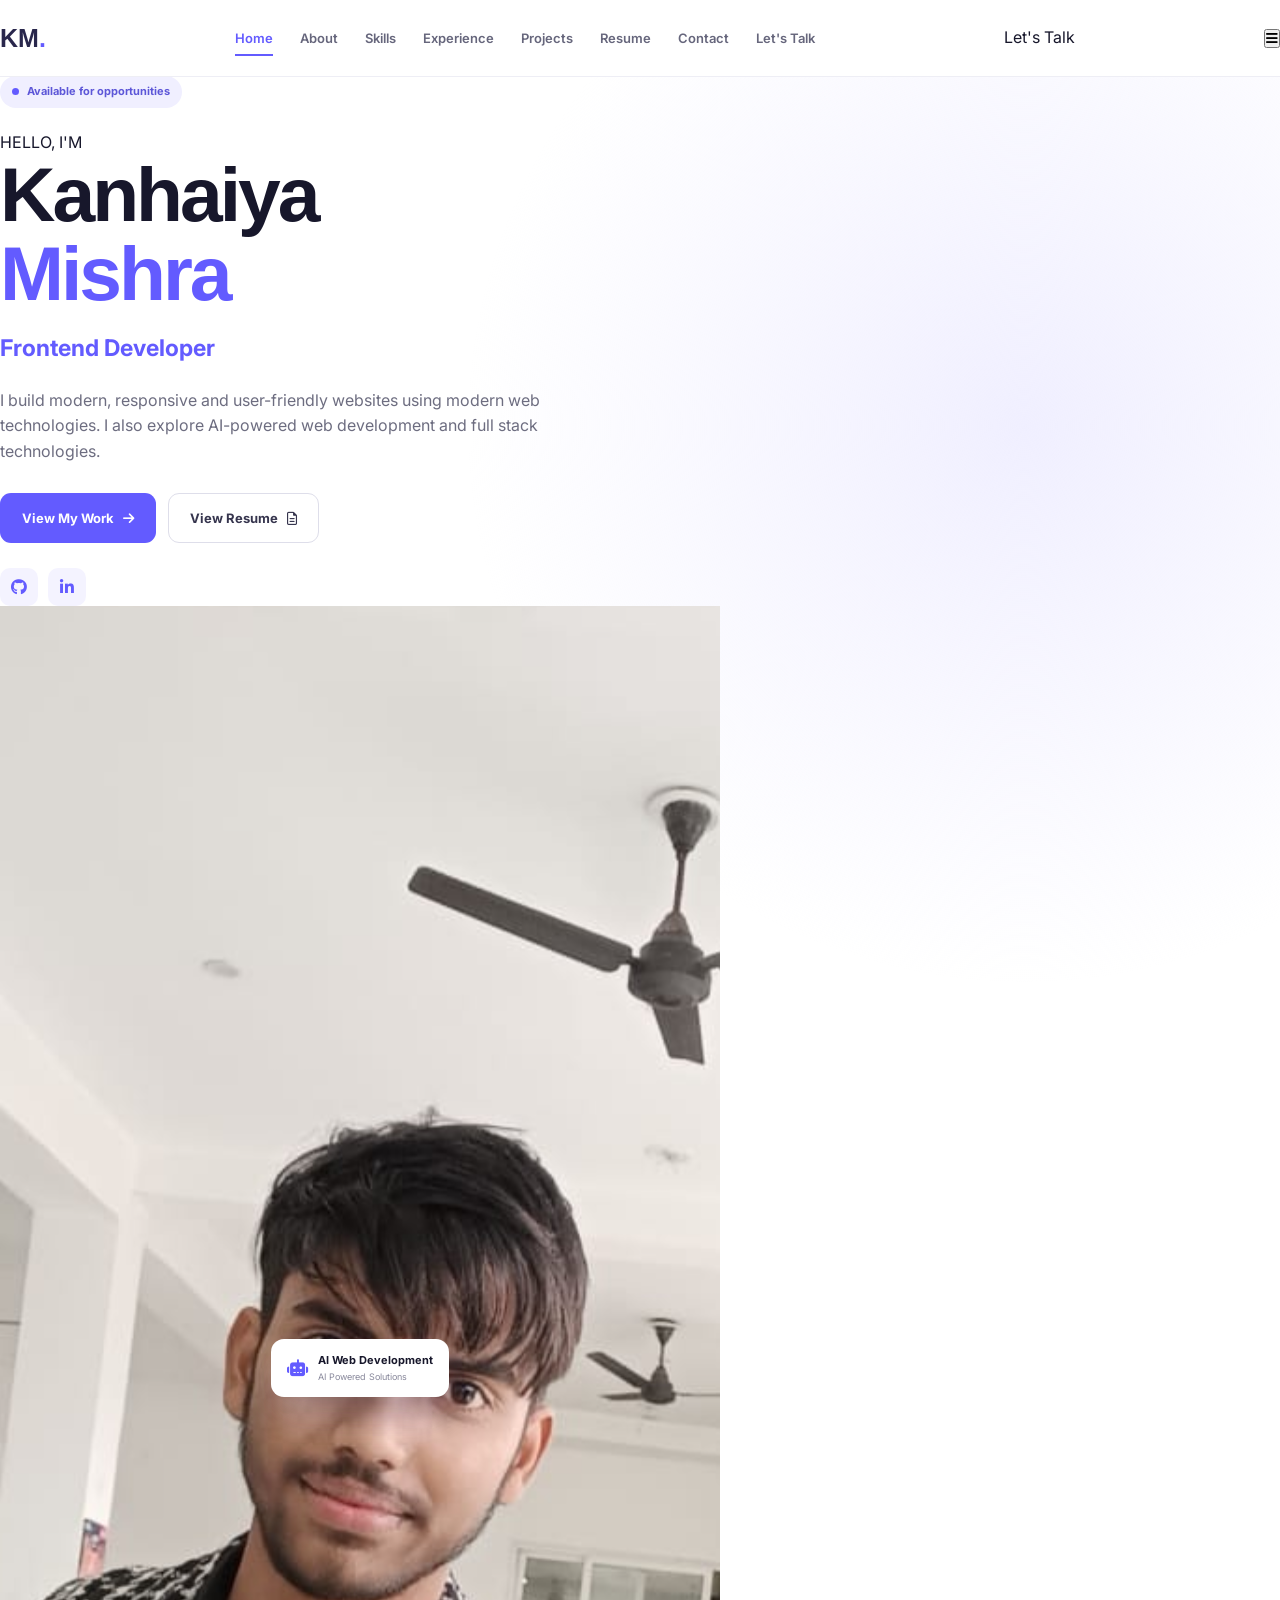
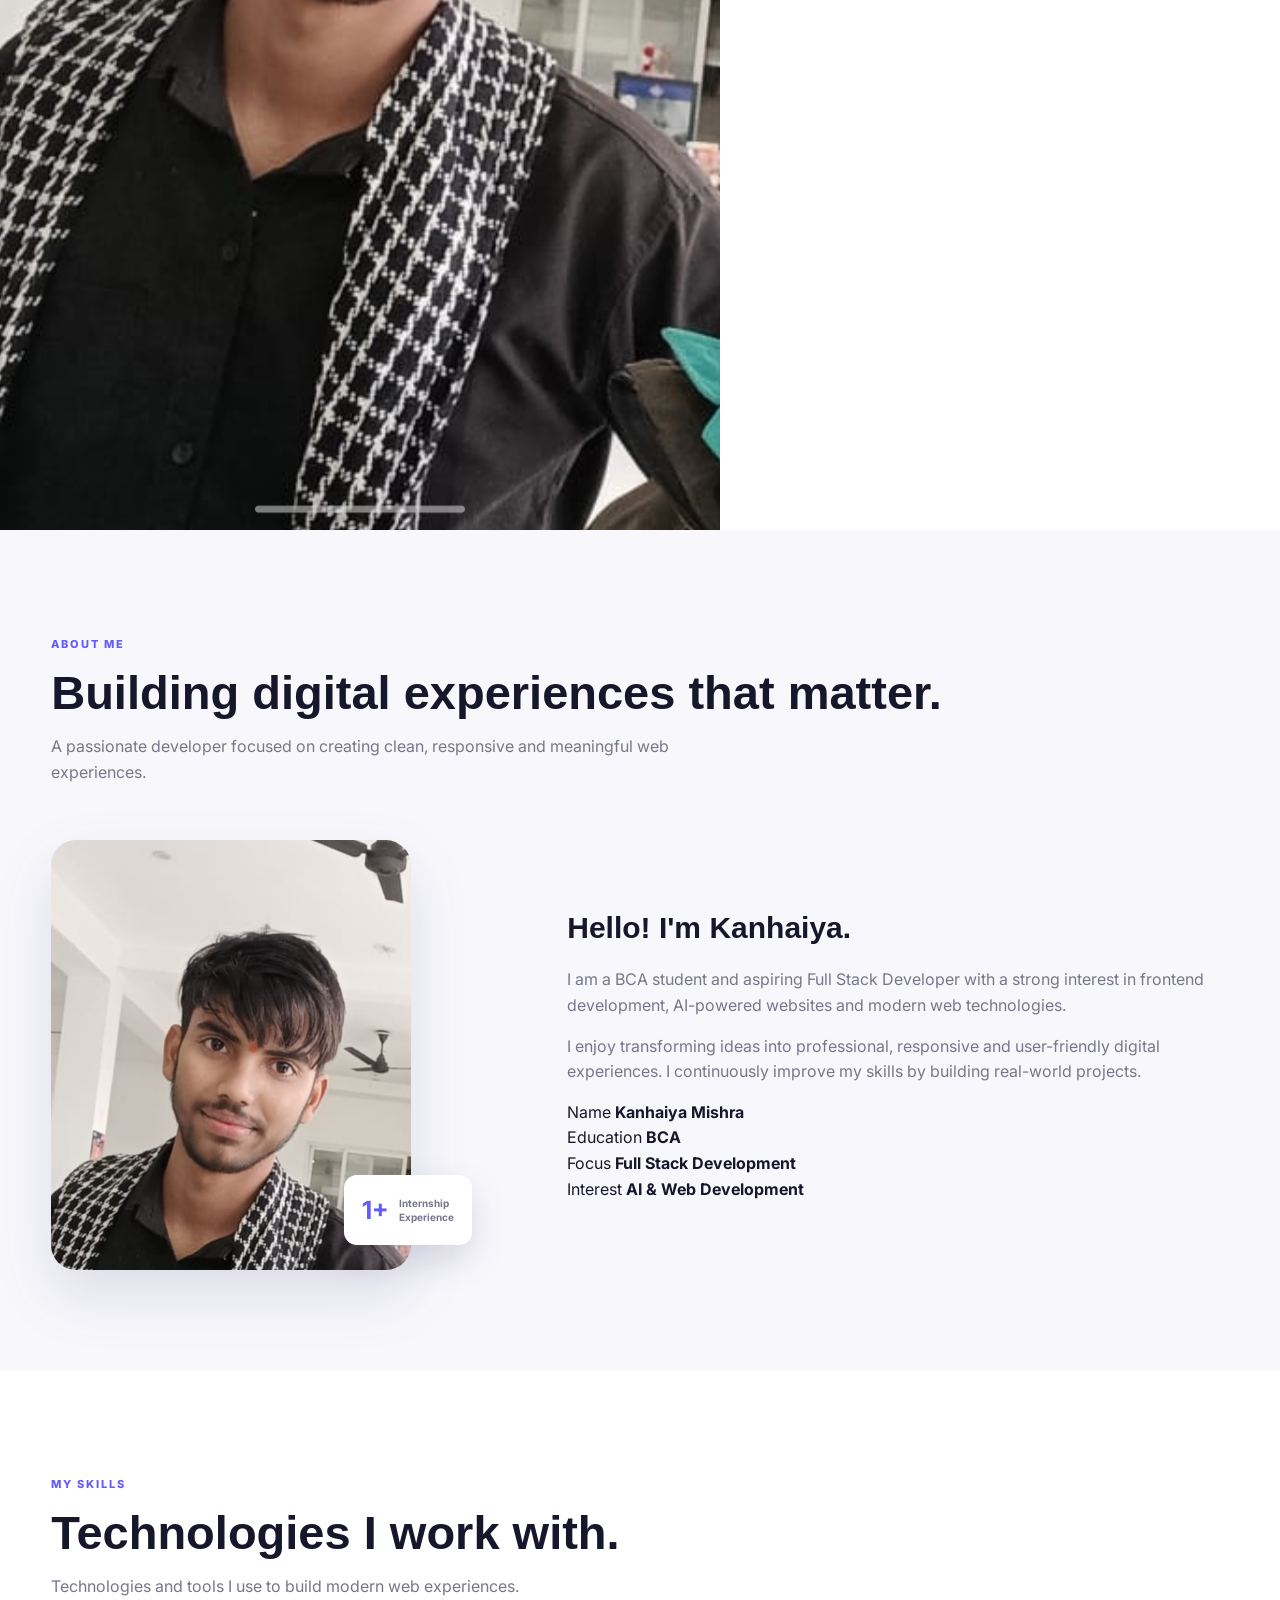
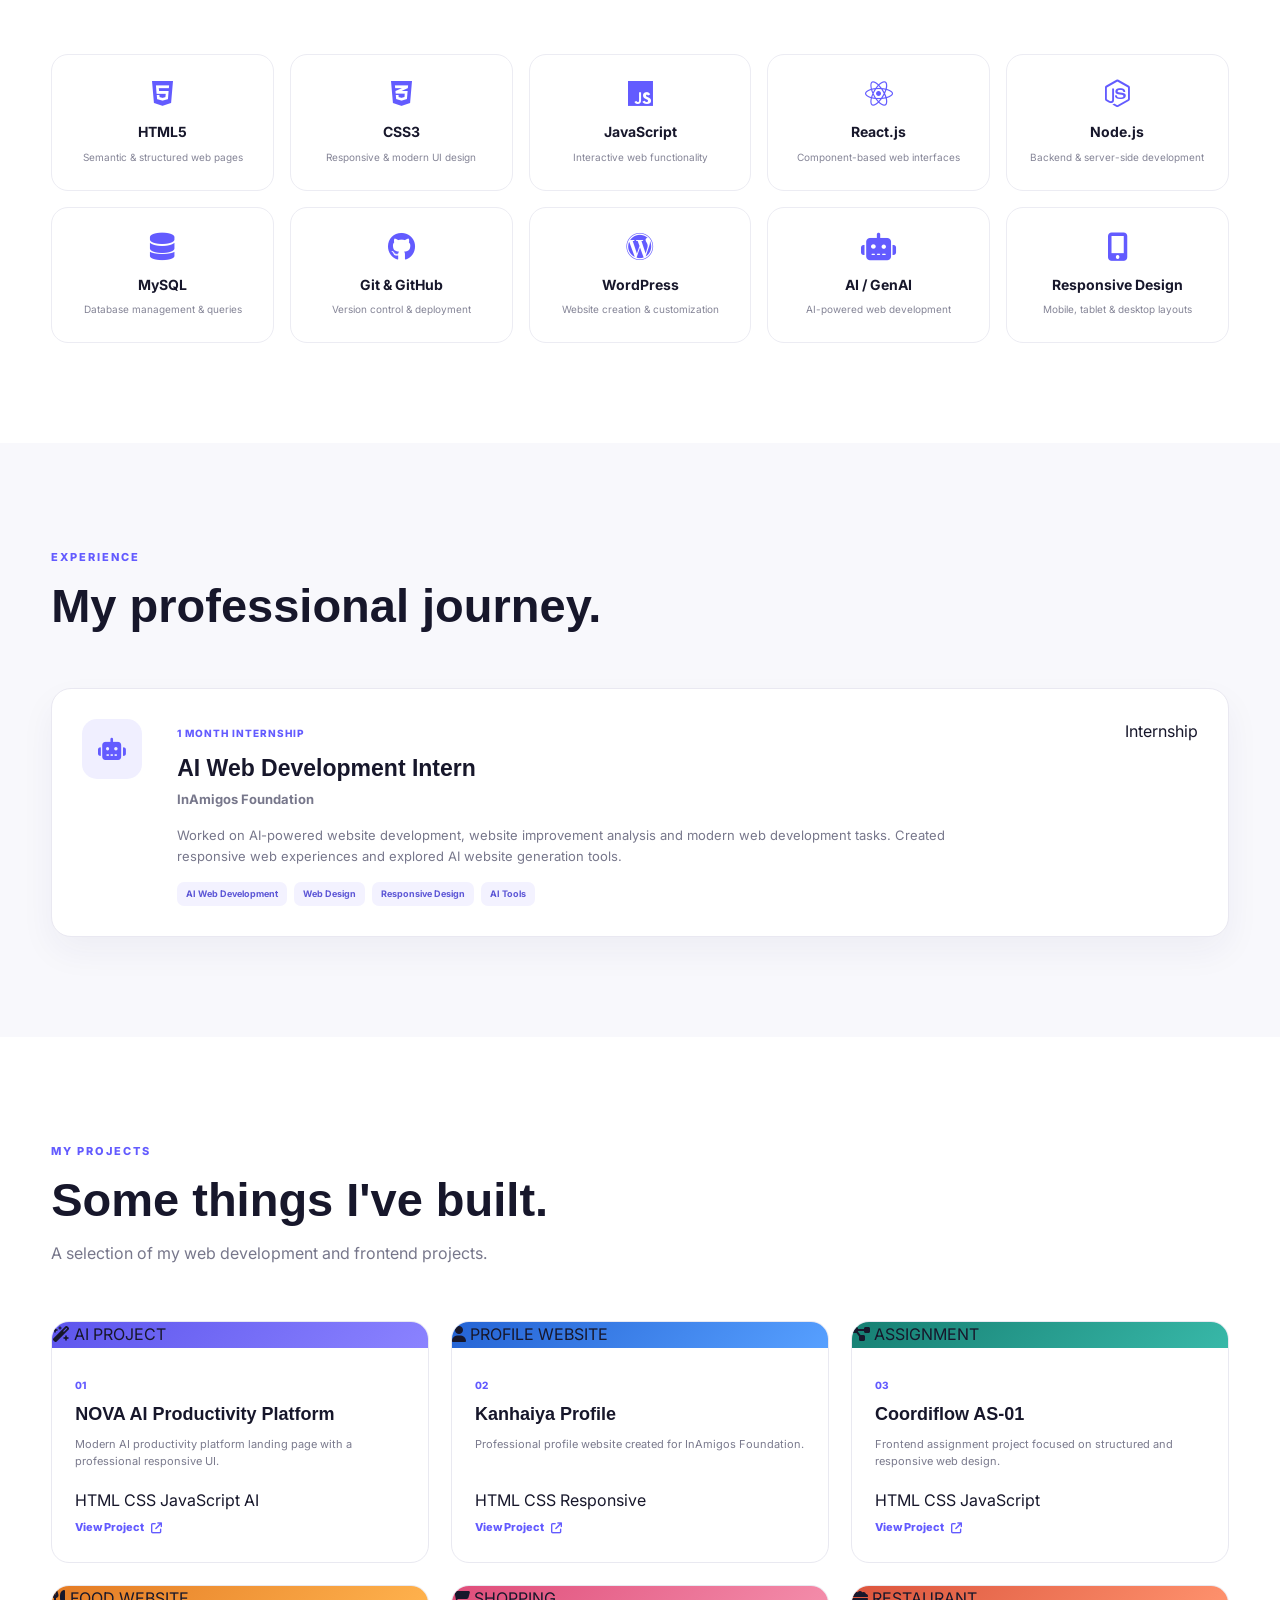
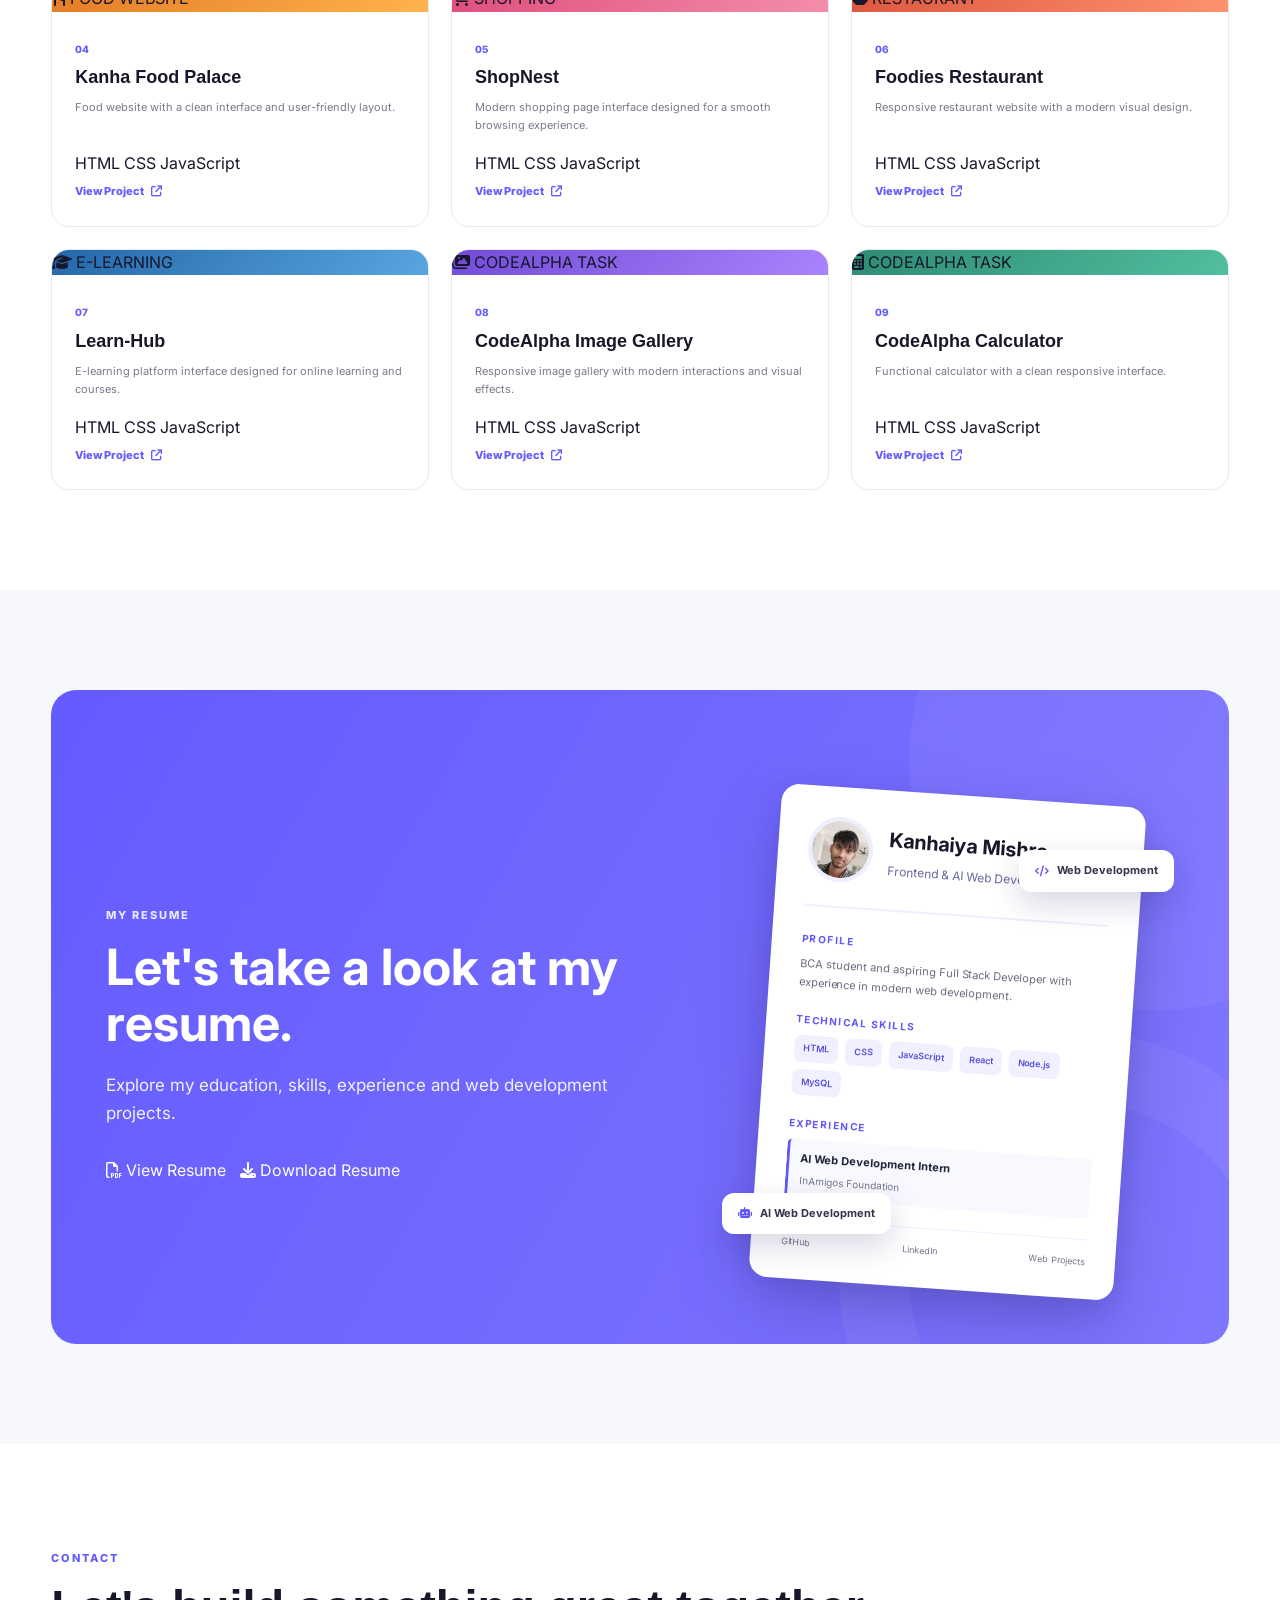
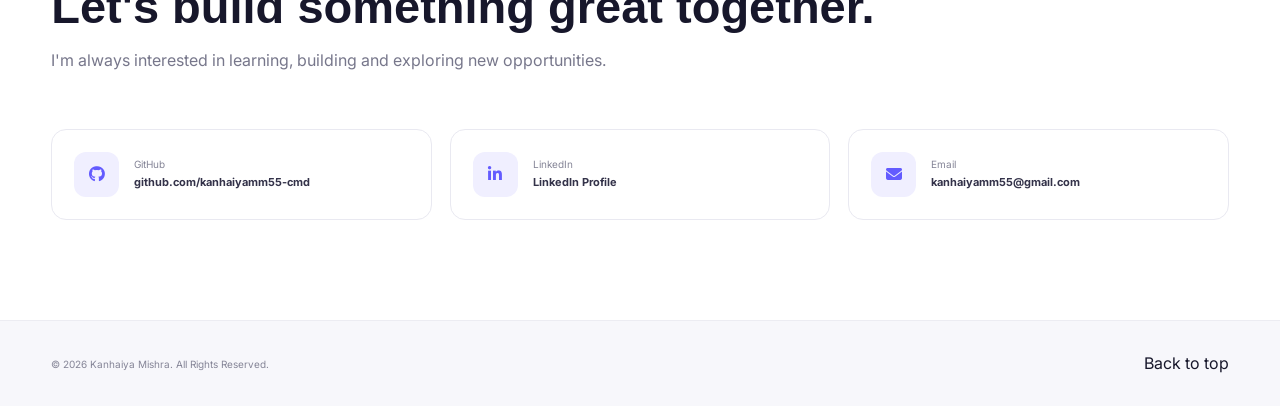
==== commit bdf191cd: "Update print statement from 'Hello' to 'Goodbye'" ====
--- a/CodeAlpha-Portfolio/index.html
+++ b/CodeAlpha-Portfolio/index.html
@@ -1,26 +1,24 @@
 <!DOCTYPE html>
 <html lang="en">
-
 <head>
     <meta charset="UTF-8">
-
     <meta name="viewport" content="width=device-width, initial-scale=1.0">
 
+    <title>Kanhaiya Mishra | Frontend & AI Web Developer</title>
+
     <meta name="description"
-        content="Kanhaiya Mishra - Frontend Developer, AI Web Developer and aspiring Full Stack Developer Portfolio">
-
-    <title>Kanhaiya Mishra | Frontend & AI Web Developer</title>
+        content="Kanhaiya Mishra - Frontend Developer and AI Web Developer Portfolio">
 
     <!-- Google Font -->
     <link rel="preconnect" href="https://fonts.googleapis.com">
     <link rel="preconnect" href="https://fonts.gstatic.com" crossorigin>
-
     <link
-        href="https://fonts.googleapis.com/css2?family=Inter:wght@400;500;600;700;800&family=Poppins:wght@500;600;700;800&display=swap"
+        href="https://fonts.googleapis.com/css2?family=Inter:wght@400;500;600;700;800&display=swap"
         rel="stylesheet">
 
     <!-- Font Awesome -->
-    <link rel="stylesheet"
+    <link
+        rel="stylesheet"
         href="https://cdnjs.cloudflare.com/ajax/libs/font-awesome/6.5.2/css/all.min.css">
 
     <!-- CSS -->
@@ -29,53 +27,82 @@
 
 <body>
 
-    <!-- ================= NAVBAR ================= -->
+    <!-- =========================
+         NAVBAR
+    ========================== -->
 
     <header class="navbar">
 
-        <div class="container nav-container">
-
+        <div class="nav-container">
+
+            <!-- Logo -->
             <a href="#home" class="logo">
                 KM<span>.</span>
             </a>
 
-            <nav class="nav-links">
+            <!-- Navigation -->
+            <nav class="nav-links" id="navLinks">
 
                 <a href="#home" class="active">Home</a>
+
                 <a href="#about">About</a>
+
                 <a href="#skills">Skills</a>
+
                 <a href="#experience">Experience</a>
+
                 <a href="#projects">Projects</a>
+
                 <a href="#resume">Resume</a>
+
                 <a href="#contact">Contact</a>
 
+                <!-- Mobile Let's Talk -->
+                <a href="#contact" class="mobile-talk">
+                    Let's Talk
+                </a>
+
             </nav>
 
-            <a href="#contact" class="nav-button">
+            <!-- Desktop Let's Talk -->
+            <a href="#contact" class="nav-talk">
                 Let's Talk
             </a>
 
+            <!-- Mobile Menu Button -->
+            <button
+                class="menu-toggle"
+                id="menuToggle"
+                aria-label="Open navigation menu"
+                aria-expanded="false">
+
+                <i class="fa-solid fa-bars"></i>
+
+            </button>
+
         </div>
 
     </header>
 
 
-    <!-- ================= HERO ================= -->
+    <!-- =========================
+         HERO
+    ========================== -->
 
     <main>
 
-        <section id="home" class="hero">
-
-            <div class="container hero-grid">
+        <section class="hero" id="home">
+
+            <div class="hero-container">
 
                 <div class="hero-content">
 
                     <div class="availability">
-                        <span></span>
+                        <span class="availability-dot"></span>
                         Available for opportunities
                     </div>
 
-                    <p class="hero-small-title">
+                    <p class="hello-text">
                         HELLO, I'M
                     </p>
 
@@ -84,26 +111,32 @@
                         <span>Mishra</span>
                     </h1>
 
-                    <h2>
-                        <span class="typing-text">Frontend Developer</span>
+                    <h2 class="hero-role">
+                        <span class="typing-text">
+                            Frontend Developer
+                        </span>
                     </h2>
 
                     <p class="hero-description">
-                        I create modern, responsive and user-friendly websites
-                        with a strong interest in AI-powered web development
-                        and full stack technologies.
+                        I build modern, responsive and user-friendly websites
+                        using modern web technologies. I also explore AI-powered
+                        web development and full stack technologies.
                     </p>
 
                     <div class="hero-buttons">
 
-                        <a href="#projects" class="primary-btn">
+                        <a href="#projects" class="btn primary-btn">
                             View My Work
                             <i class="fa-solid fa-arrow-right"></i>
                         </a>
 
-                        <a href="resume.pdf" target="_blank" class="secondary-btn">
+                        <a href="resume.pdf"
+                           target="_blank"
+                           class="btn secondary-btn">
+
+                            View Resume
                             <i class="fa-regular fa-file-lines"></i>
-                            View Resume
+
                         </a>
 
                     </div>
@@ -111,13 +144,19 @@
                     <div class="social-links">
 
                         <a href="https://github.com/kanhaiyamm55-cmd"
-                            target="_blank" aria-label="GitHub">
+                           target="_blank"
+                           aria-label="GitHub">
+
                             <i class="fa-brands fa-github"></i>
+
                         </a>
 
                         <a href="https://www.linkedin.com/in/kanhaiya-mishra-147518372"
-                            target="_blank" aria-label="LinkedIn">
+                           target="_blank"
+                           aria-label="LinkedIn">
+
                             <i class="fa-brands fa-linkedin-in"></i>
+
                         </a>
 
                     </div>
@@ -126,48 +165,41 @@
 
 
                 <!-- Hero Image -->
-
                 <div class="hero-image-area">
 
-                    <div class="hero-circle"></div>
-
-                    <div class="profile-card">
-
-                        <div class="profile-image">
-                            <img src="image.jpeg"
-                                alt="Kanhaiya Mishra">
-                        </div>
-
-                        <div class="profile-card-content">
-
-                            <strong>Kanhaiya Mishra</strong>
-
-                            <span>Frontend & AI Web Developer</span>
-
-                        </div>
-
-                    </div>
-
-
-                    <div class="floating-card card-code">
-
-                        <i class="fa-solid fa-code"></i>
+                    <div class="hero-image-card">
+
+                        <div class="hero-image-glow"></div>
+
+                        <img
+                            src="image.jpeg"
+                            alt="Kanhaiya Mishra">
+
+                    </div>
+
+                    <div class="floating-card card-one">
+
+                        <div class="floating-icon">
+                            <i class="fa-solid fa-code"></i>
+                        </div>
 
                         <div>
                             <strong>Web Development</strong>
-                            <span>HTML • CSS • JS</span>
-                        </div>
-
-                    </div>
-
-
-                    <div class="floating-card card-ai">
-
-                        <i class="fa-solid fa-robot"></i>
+                            <span>Modern & Responsive</span>
+                        </div>
+
+                    </div>
+
+
+                    <div class="floating-card card-two">
+
+                        <div class="floating-icon">
+                            <i class="fa-solid fa-robot"></i>
+                        </div>
 
                         <div>
                             <strong>AI Web Development</strong>
-                            <span>Building with AI</span>
+                            <span>AI Powered Solutions</span>
                         </div>
 
                     </div>
@@ -179,24 +211,28 @@
         </section>
 
 
-        <!-- ================= ABOUT ================= -->
-
-        <section id="about" class="section about-section">
+        <!-- =========================
+             ABOUT
+        ========================== -->
+
+        <section class="section about-section" id="about">
 
             <div class="container">
 
                 <div class="section-heading">
 
-                    <span>ABOUT ME</span>
+                    <span class="section-label">
+                        ABOUT ME
+                    </span>
 
                     <h2>
-                        Turning ideas into
-                        <strong>digital experiences.</strong>
+                        Building digital experiences
+                        <span>that matter.</span>
                     </h2>
 
                     <p>
-                        A passionate BCA student focused on web development,
-                        modern UI design and AI-powered web technologies.
+                        A passionate developer focused on creating clean,
+                        responsive and meaningful web experiences.
                     </p>
 
                 </div>
@@ -208,7 +244,8 @@
 
                         <div class="about-image-box">
 
-                            <img src="image.jpeg"
+                            <img
+                                src="image.jpeg"
                                 alt="Kanhaiya Mishra">
 
                         </div>
@@ -216,7 +253,12 @@
                         <div class="experience-badge">
 
                             <strong>1+</strong>
-                            <span>Internship<br>Experience</span>
+
+                            <span>
+                                Internship
+                                <br>
+                                Experience
+                            </span>
 
                         </div>
 
@@ -226,36 +268,43 @@
                     <div class="about-content">
 
                         <h3>
-                            Building websites that are
-                            <span>clean, responsive & useful.</span>
+                            Hello! I'm Kanhaiya.
                         </h3>
 
                         <p>
                             I am a BCA student and aspiring Full Stack Developer
-                            who enjoys creating professional websites and
-                            interactive web applications.
+                            with a strong interest in frontend development,
+                            AI-powered websites and modern web technologies.
                         </p>
 
                         <p>
-                            I have worked on frontend projects using HTML,
-                            CSS and JavaScript and have also explored
-                            AI Web Development, WordPress, Wix and modern
-                            web development tools.
+                            I enjoy transforming ideas into professional,
+                            responsive and user-friendly digital experiences.
+                            I continuously improve my skills by building
+                            real-world projects.
                         </p>
 
 
-                        <div class="about-highlights">
+                        <div class="about-info">
 
                             <div>
-                                <i class="fa-solid fa-laptop-code"></i>
-                                <strong>Web Development</strong>
-                                <span>Modern responsive websites</span>
+                                <span>Name</span>
+                                <strong>Kanhaiya Mishra</strong>
                             </div>
 
                             <div>
-                                <i class="fa-solid fa-wand-magic-sparkles"></i>
-                                <strong>AI Web Development</strong>
-                                <span>AI-assisted digital solutions</span>
+                                <span>Education</span>
+                                <strong>BCA</strong>
+                            </div>
+
+                            <div>
+                                <span>Focus</span>
+                                <strong>Full Stack Development</strong>
+                            </div>
+
+                            <div>
+                                <span>Interest</span>
+                                <strong>AI & Web Development</strong>
                             </div>
 
                         </div>
@@ -269,24 +318,28 @@
         </section>
 
 
-        <!-- ================= SKILLS ================= -->
-
-        <section id="skills" class="section skills-section">
+        <!-- =========================
+             SKILLS
+        ========================== -->
+
+        <section class="section skills-section" id="skills">
 
             <div class="container">
 
-                <div class="section-heading center">
-
-                    <span>MY SKILLS</span>
+                <div class="section-heading">
+
+                    <span class="section-label">
+                        MY SKILLS
+                    </span>
 
                     <h2>
                         Technologies I
-                        <strong>work with.</strong>
+                        <span>work with.</span>
                     </h2>
 
                     <p>
-                        A growing technical toolkit focused on frontend,
-                        backend and modern web development.
+                        Technologies and tools I use to build modern web
+                        experiences.
                     </p>
 
                 </div>
@@ -303,7 +356,7 @@
                     <div class="skill-card">
                         <i class="fa-brands fa-css3-alt"></i>
                         <h3>CSS3</h3>
-                        <p>Responsive UI & modern styling</p>
+                        <p>Responsive & modern UI design</p>
                     </div>
 
                     <div class="skill-card">
@@ -315,19 +368,19 @@
                     <div class="skill-card">
                         <i class="fa-brands fa-react"></i>
                         <h3>React.js</h3>
-                        <p>Component-based interfaces</p>
+                        <p>Component-based web interfaces</p>
                     </div>
 
                     <div class="skill-card">
                         <i class="fa-brands fa-node-js"></i>
                         <h3>Node.js</h3>
-                        <p>Backend & server-side basics</p>
+                        <p>Backend & server-side development</p>
                     </div>
 
                     <div class="skill-card">
                         <i class="fa-solid fa-database"></i>
                         <h3>MySQL</h3>
-                        <p>Database & SQL fundamentals</p>
+                        <p>Database management & queries</p>
                     </div>
 
                     <div class="skill-card">
@@ -339,19 +392,19 @@
                     <div class="skill-card">
                         <i class="fa-brands fa-wordpress"></i>
                         <h3>WordPress</h3>
-                        <p>Website building & customization</p>
+                        <p>Website creation & customization</p>
                     </div>
 
                     <div class="skill-card">
                         <i class="fa-solid fa-robot"></i>
                         <h3>AI / GenAI</h3>
-                        <p>AI-powered web concepts</p>
+                        <p>AI-powered web development</p>
                     </div>
 
                     <div class="skill-card">
-                        <i class="fa-solid fa-mobile-screen"></i>
+                        <i class="fa-solid fa-mobile-screen-button"></i>
                         <h3>Responsive Design</h3>
-                        <p>Mobile, tablet & desktop UI</p>
+                        <p>Mobile, tablet & desktop layouts</p>
                     </div>
 
                 </div>
@@ -361,19 +414,23 @@
         </section>
 
 
-        <!-- ================= EXPERIENCE ================= -->
-
-        <section id="experience" class="section experience-section">
+        <!-- =========================
+             EXPERIENCE
+        ========================== -->
+
+        <section class="section experience-section" id="experience">
 
             <div class="container">
 
-                <div class="section-heading center">
-
-                    <span>EXPERIENCE</span>
+                <div class="section-heading">
+
+                    <span class="section-label">
+                        EXPERIENCE
+                    </span>
 
                     <h2>
                         My professional
-                        <strong>journey.</strong>
+                        <span>journey.</span>
                     </h2>
 
                 </div>
@@ -382,7 +439,7 @@
                 <div class="experience-card">
 
                     <div class="experience-icon">
-                        <i class="fa-solid fa-briefcase"></i>
+                        <i class="fa-solid fa-robot"></i>
                     </div>
 
                     <div class="experience-content">
@@ -390,6 +447,7 @@
                         <div class="experience-top">
 
                             <div>
+
                                 <span class="experience-date">
                                     1 MONTH INTERNSHIP
                                 </span>
@@ -401,27 +459,29 @@
                                 <h4>
                                     InAmigos Foundation
                                 </h4>
-                            </div>
-
-                            <span class="current-badge">
+
+                            </div>
+
+                            <span class="experience-status">
                                 Internship
                             </span>
 
                         </div>
 
                         <p>
-                            Worked on web development and AI web development
-                            activities including responsive interfaces,
-                            website improvement analysis, content presentation
-                            and modern web design.
+                            Worked on AI-powered website development,
+                            website improvement analysis and modern
+                            web development tasks. Created responsive
+                            web experiences and explored AI website
+                            generation tools.
                         </p>
 
                         <div class="experience-tags">
 
-                            <span>Web Development</span>
-                            <span>AI</span>
+                            <span>AI Web Development</span>
+                            <span>Web Design</span>
                             <span>Responsive Design</span>
-                            <span>UI/UX</span>
+                            <span>AI Tools</span>
 
                         </div>
 
@@ -434,23 +494,27 @@
         </section>
 
 
-        <!-- ================= PROJECTS ================= -->
-
-        <section id="projects" class="section projects-section">
+        <!-- =========================
+             PROJECTS
+        ========================== -->
+
+        <section class="section projects-section" id="projects">
 
             <div class="container">
 
                 <div class="section-heading">
 
-                    <span>MY PROJECTS</span>
+                    <span class="section-label">
+                        MY PROJECTS
+                    </span>
 
                     <h2>
-                        Projects I've
-                        <strong>built.</strong>
+                        Some things I've
+                        <span>built.</span>
                     </h2>
 
                     <p>
-                        A selection of my web development, AI and internship
+                        A selection of my web development and frontend
                         projects.
                     </p>
 
@@ -460,159 +524,47 @@
                 <div class="projects-grid">
 
 
-                    <!-- PROJECT 1 -->
-
+                    <!-- Project 1 -->
                     <article class="project-card">
 
-                        <div class="project-image project-one">
-
-                            <i class="fa-solid fa-robot"></i>
-
-                            <span>NOVA AI</span>
+                        <div class="project-thumbnail project-one">
+
+                            <i class="fa-solid fa-wand-magic-sparkles"></i>
+
+                            <span>AI PROJECT</span>
 
                         </div>
 
                         <div class="project-content">
 
-                            <span class="project-number">01</span>
-
-                            <h3>NOVA AI Productivity Platform</h3>
+                            <span class="project-number">
+                                01
+                            </span>
+
+                            <h3>
+                                NOVA AI Productivity Platform
+                            </h3>
 
                             <p>
-                                A modern AI productivity landing page
-                                with a professional SaaS-style interface.
+                                Modern AI productivity platform landing
+                                page with a professional responsive UI.
                             </p>
 
-                            <div class="project-tags">
-                                <span>HTML</span>
-                                <span>CSS</span>
-                                <span>AI</span>
-                            </div>
-
-                            <a href="https://kanhaiyamm55-cmd.github.io/NOVA-AI-Productivity-Landing-Page/"
-                                target="_blank" class="project-link">
-                                View Project
-                                <i class="fa-solid fa-arrow-up-right-from-square"></i>
-                            </a>
-
-                        </div>
-
-                    </article>
-
-
-                    <!-- PROJECT 2 -->
-
-                    <article class="project-card">
-
-                        <div class="project-image project-two">
-
-                            <i class="fa-solid fa-user"></i>
-
-                            <span>PROFILE</span>
-
-                        </div>
-
-                        <div class="project-content">
-
-                            <span class="project-number">02</span>
-
-                            <h3>Kanhaiya Profile</h3>
-
-                            <p>
-                                Professional profile website created
-                                during InAmigos Foundation internship.
-                            </p>
-
-                            <div class="project-tags">
-                                <span>HTML</span>
-                                <span>CSS</span>
-                                <span>Internship</span>
-                            </div>
-
-                            <a href="https://kanhaiyamm55-cmd.github.io/kanhaiya-profile/"
-                                target="_blank" class="project-link">
-                                View Project
-                                <i class="fa-solid fa-arrow-up-right-from-square"></i>
-                            </a>
-
-                        </div>
-
-                    </article>
-
-
-                    <!-- PROJECT 3 -->
-
-                    <article class="project-card">
-
-                        <div class="project-image project-three">
-
-                            <i class="fa-solid fa-diagram-project"></i>
-
-                            <span>COORDIFLOW</span>
-
-                        </div>
-
-                        <div class="project-content">
-
-                            <span class="project-number">03</span>
-
-                            <h3>Coordiflow AS-01</h3>
-
-                            <p>
-                                A structured assignment project focused
-                                on professional web presentation.
-                            </p>
-
-                            <div class="project-tags">
-                                <span>HTML</span>
-                                <span>CSS</span>
-                                <span>UI</span>
-                            </div>
-
-                            <a href="https://kanhaiyamm55-cmd.github.io/coordiflow-as01/"
-                                target="_blank" class="project-link">
-                                View Project
-                                <i class="fa-solid fa-arrow-up-right-from-square"></i>
-                            </a>
-
-                        </div>
-
-                    </article>
-
-
-                    <!-- PROJECT 4 -->
-
-                    <article class="project-card">
-
-                        <div class="project-image project-four">
-
-                            <i class="fa-solid fa-utensils"></i>
-
-                            <span>FOOD PALACE</span>
-
-                        </div>
-
-                        <div class="project-content">
-
-                            <span class="project-number">04</span>
-
-                            <h3>Kanha Food Palace</h3>
-
-                            <p>
-                                Restaurant and food website with
-                                responsive web interface.
-                            </p>
-
-                            <div class="project-tags">
+                            <div class="project-tech">
                                 <span>HTML</span>
                                 <span>CSS</span>
                                 <span>JavaScript</span>
-                            </div>
-
-                            <a href="https://kanhaiyamm55-cmd.github.io/full-stack-learning/"
-                                target="_blank" class="project-link">
+                                <span>AI</span>
+                            </div>
+
+                            <a
+                                href="https://kanhaiyamm55-cmd.github.io/NOVA-AI-Productivity-Landing-Page/"
+                                target="_blank"
+                                class="project-link">
+
                                 View Project
                                 <i class="fa-solid fa-arrow-up-right-from-square"></i>
+
                             </a>
 
                         </div>
@@ -620,39 +572,46 @@
                     </article>
 
 
-                    <!-- PROJECT 5 -->
-
+                    <!-- Project 2 -->
                     <article class="project-card">
 
-                        <div class="project-image project-five">
-
-                            <i class="fa-solid fa-cart-shopping"></i>
-
-                            <span>SHOPNEST</span>
+                        <div class="project-thumbnail project-two">
+
+                            <i class="fa-solid fa-user"></i>
+
+                            <span>PROFILE WEBSITE</span>
 
                         </div>
 
                         <div class="project-content">
 
-                            <span class="project-number">05</span>
-
-                            <h3>ShopNest Shopping Page</h3>
+                            <span class="project-number">
+                                02
+                            </span>
+
+                            <h3>
+                                Kanhaiya Profile
+                            </h3>
 
                             <p>
-                                Modern shopping interface designed
-                                for an online store experience.
+                                Professional profile website created for
+                                InAmigos Foundation.
                             </p>
 
-                            <div class="project-tags">
+                            <div class="project-tech">
                                 <span>HTML</span>
                                 <span>CSS</span>
-                                <span>UI</span>
-                            </div>
-
-                            <a href="https://kanhaiyamm55-cmd.github.io/shoping-page/"
-                                target="_blank" class="project-link">
+                                <span>Responsive</span>
+                            </div>
+
+                            <a
+                                href="https://kanhaiyamm55-cmd.github.io/kanhaiya-profile/"
+                                target="_blank"
+                                class="project-link">
+
                                 View Project
                                 <i class="fa-solid fa-arrow-up-right-from-square"></i>
+
                             </a>
 
                         </div>
@@ -660,39 +619,46 @@
                     </article>
 
 
-                    <!-- PROJECT 6 -->
-
+                    <!-- Project 3 -->
                     <article class="project-card">
 
-                        <div class="project-image project-six">
-
-                            <i class="fa-solid fa-burger"></i>
-
-                            <span>FOODIES</span>
+                        <div class="project-thumbnail project-three">
+
+                            <i class="fa-solid fa-diagram-project"></i>
+
+                            <span>ASSIGNMENT</span>
 
                         </div>
 
                         <div class="project-content">
 
-                            <span class="project-number">06</span>
-
-                            <h3>Foodies Restaurant</h3>
+                            <span class="project-number">
+                                03
+                            </span>
+
+                            <h3>
+                                Coordiflow AS-01
+                            </h3>
 
                             <p>
-                                Restaurant website with a clean,
-                                attractive and responsive design.
+                                Frontend assignment project focused on
+                                structured and responsive web design.
                             </p>
 
-                            <div class="project-tags">
+                            <div class="project-tech">
                                 <span>HTML</span>
                                 <span>CSS</span>
                                 <span>JavaScript</span>
                             </div>
 
-                            <a href="https://kanhaiyamm55-cmd.github.io/full-stack-learning/Restaurant-Website/"
-                                target="_blank" class="project-link">
+                            <a
+                                href="https://kanhaiyamm55-cmd.github.io/coordiflow-as01/"
+                                target="_blank"
+                                class="project-link">
+
                                 View Project
                                 <i class="fa-solid fa-arrow-up-right-from-square"></i>
+
                             </a>
 
                         </div>
@@ -700,79 +666,46 @@
                     </article>
 
 
-                    <!-- PROJECT 7 -->
-
+                    <!-- Project 4 -->
                     <article class="project-card">
 
-                        <div class="project-image project-seven">
-
-                            <i class="fa-solid fa-graduation-cap"></i>
-
-                            <span>LEARN-HUB</span>
+                        <div class="project-thumbnail project-four">
+
+                            <i class="fa-solid fa-utensils"></i>
+
+                            <span>FOOD WEBSITE</span>
 
                         </div>
 
                         <div class="project-content">
 
-                            <span class="project-number">07</span>
-
-                            <h3>Learn-Hub E-Learning Platform</h3>
+                            <span class="project-number">
+                                04
+                            </span>
+
+                            <h3>
+                                Kanha Food Palace
+                            </h3>
 
                             <p>
-                                E-learning platform interface designed
-                                for online courses and education.
+                                Food website with a clean interface and
+                                user-friendly layout.
                             </p>
 
-                            <div class="project-tags">
-                                <span>HTML</span>
-                                <span>CSS</span>
-                                <span>Education</span>
-                            </div>
-
-                            <a href="https://kanhaiyamm55-cmd.github.io/full-stack-learning/learnHub/"
-                                target="_blank" class="project-link">
-                                View Project
-                                <i class="fa-solid fa-arrow-up-right-from-square"></i>
-                            </a>
-
-                        </div>
-
-                    </article>
-
-
-                    <!-- PROJECT 8 -->
-
-                    <article class="project-card">
-
-                        <div class="project-image project-eight">
-
-                            <i class="fa-solid fa-images"></i>
-
-                            <span>IMAGE GALLERY</span>
-
-                        </div>
-
-                        <div class="project-content">
-
-                            <span class="project-number">08</span>
-
-                            <h3>CodeAlpha Image Gallery</h3>
-
-                            <p>
-                                Responsive image gallery with modern
-                                layout and interactive functionality.
-                            </p>
-
-                            <div class="project-tags">
+                            <div class="project-tech">
                                 <span>HTML</span>
                                 <span>CSS</span>
                                 <span>JavaScript</span>
                             </div>
 
-                            <a href="https://kanhaiyamm55-cmd.github.io/CodeAlpha/CodeAlpha_ImageGallery/"
-                                target="_blank" class="project-link">
+                            <a
+                                href="https://kanhaiyamm55-cmd.github.io/full-stack-learning/"
+                                target="_blank"
+                                class="project-link">
+
                                 View Project
                                 <i class="fa-solid fa-arrow-up-right-from-square"></i>
+
                             </a>
 
                         </div>
@@ -780,45 +713,240 @@
                     </article>
 
 
-                    <!-- PROJECT 9 -->
-
+                    <!-- Project 5 -->
                     <article class="project-card">
 
-                        <div class="project-image project-nine">
-
-                            <i class="fa-solid fa-calculator"></i>
-
-                            <span>CALCULATOR</span>
+                        <div class="project-thumbnail project-five">
+
+                            <i class="fa-solid fa-cart-shopping"></i>
+
+                            <span>SHOPPING</span>
 
                         </div>
 
                         <div class="project-content">
 
-                            <span class="project-number">09</span>
-
-                            <h3>CodeAlpha Calculator</h3>
+                            <span class="project-number">
+                                05
+                            </span>
+
+                            <h3>
+                                ShopNest
+                            </h3>
 
                             <p>
-                                Interactive calculator built as part
-                                of the CodeAlpha frontend internship.
+                                Modern shopping page interface designed
+                                for a smooth browsing experience.
                             </p>
 
-                            <div class="project-tags">
+                            <div class="project-tech">
                                 <span>HTML</span>
                                 <span>CSS</span>
                                 <span>JavaScript</span>
                             </div>
 
-                            <a href="https://kanhaiyamm55-cmd.github.io/CodeAlpha/CodeAlpha_Calculator/"
-                                target="_blank" class="project-link">
+                            <a
+                                href="https://kanhaiyamm55-cmd.github.io/shoping-page/"
+                                target="_blank"
+                                class="project-link">
+
                                 View Project
                                 <i class="fa-solid fa-arrow-up-right-from-square"></i>
+
                             </a>
 
                         </div>
 
                     </article>
 
+
+                    <!-- Project 6 -->
+                    <article class="project-card">
+
+                        <div class="project-thumbnail project-six">
+
+                            <i class="fa-solid fa-bowl-food"></i>
+
+                            <span>RESTAURANT</span>
+
+                        </div>
+
+                        <div class="project-content">
+
+                            <span class="project-number">
+                                06
+                            </span>
+
+                            <h3>
+                                Foodies Restaurant
+                            </h3>
+
+                            <p>
+                                Responsive restaurant website with a
+                                modern visual design.
+                            </p>
+
+                            <div class="project-tech">
+                                <span>HTML</span>
+                                <span>CSS</span>
+                                <span>JavaScript</span>
+                            </div>
+
+                            <a
+                                href="https://kanhaiyamm55-cmd.github.io/full-stack-learning/Restaurant-Website/"
+                                target="_blank"
+                                class="project-link">
+
+                                View Project
+                                <i class="fa-solid fa-arrow-up-right-from-square"></i>
+
+                            </a>
+
+                        </div>
+
+                    </article>
+
+
+                    <!-- Project 7 -->
+                    <article class="project-card">
+
+                        <div class="project-thumbnail project-seven">
+
+                            <i class="fa-solid fa-graduation-cap"></i>
+
+                            <span>E-LEARNING</span>
+
+                        </div>
+
+                        <div class="project-content">
+
+                            <span class="project-number">
+                                07
+                            </span>
+
+                            <h3>
+                                Learn-Hub
+                            </h3>
+
+                            <p>
+                                E-learning platform interface designed
+                                for online learning and courses.
+                            </p>
+
+                            <div class="project-tech">
+                                <span>HTML</span>
+                                <span>CSS</span>
+                                <span>JavaScript</span>
+                            </div>
+
+                            <a
+                                href="https://kanhaiyamm55-cmd.github.io/full-stack-learning/learnHub/"
+                                target="_blank"
+                                class="project-link">
+
+                                View Project
+                                <i class="fa-solid fa-arrow-up-right-from-square"></i>
+
+                            </a>
+
+                        </div>
+
+                    </article>
+
+
+                    <!-- Project 8 -->
+                    <article class="project-card">
+
+                        <div class="project-thumbnail project-eight">
+
+                            <i class="fa-solid fa-images"></i>
+
+                            <span>CODEALPHA TASK</span>
+
+                        </div>
+
+                        <div class="project-content">
+
+                            <span class="project-number">
+                                08
+                            </span>
+
+                            <h3>
+                                CodeAlpha Image Gallery
+                            </h3>
+
+                            <p>
+                                Responsive image gallery with modern
+                                interactions and visual effects.
+                            </p>
+
+                            <div class="project-tech">
+                                <span>HTML</span>
+                                <span>CSS</span>
+                                <span>JavaScript</span>
+                            </div>
+
+                            <a
+                                href="https://kanhaiyamm55-cmd.github.io/CodeAlpha/CodeAlpha_ImageGallery/"
+                                target="_blank"
+                                class="project-link">
+
+                                View Project
+                                <i class="fa-solid fa-arrow-up-right-from-square"></i>
+
+                            </a>
+
+                        </div>
+
+                    </article>
+
+
+                    <!-- Project 9 -->
+                    <article class="project-card">
+
+                        <div class="project-thumbnail project-nine">
+
+                            <i class="fa-solid fa-calculator"></i>
+
+                            <span>CODEALPHA TASK</span>
+
+                        </div>
+
+                        <div class="project-content">
+
+                            <span class="project-number">
+                                09
+                            </span>
+
+                            <h3>
+                                CodeAlpha Calculator
+                            </h3>
+
+                            <p>
+                                Functional calculator with a clean
+                                responsive interface.
+                            </p>
+
+                            <div class="project-tech">
+                                <span>HTML</span>
+                                <span>CSS</span>
+                                <span>JavaScript</span>
+                            </div>
+
+                            <a
+                                href="https://kanhaiyamm55-cmd.github.io/CodeAlpha/CodeAlpha_Calculator/"
+                                target="_blank"
+                                class="project-link">
+
+                                View Project
+                                <i class="fa-solid fa-arrow-up-right-from-square"></i>
+
+                            </a>
+
+                        </div>
+
+                    </article>
+
                 </div>
 
             </div>
@@ -826,50 +954,53 @@
         </section>
 
 
-        <!-- ================= RESUME ================= -->
-
-        <section id="resume" class="section resume-section">
+        <!-- =========================
+             RESUME
+        ========================== -->
+
+        <section class="section resume-section" id="resume">
 
             <div class="container">
 
                 <div class="resume-box">
 
-                    <!-- Left -->
+                    <div class="resume-decoration decoration-one"></div>
+                    <div class="resume-decoration decoration-two"></div>
 
                     <div class="resume-content">
 
-                        <span class="resume-label">
+                        <span class="section-label resume-label">
                             MY RESUME
                         </span>
 
                         <h2>
-                            Want to know more
-                            <strong>about me?</strong>
+                            Let's take a look at
+                            <span>my resume.</span>
                         </h2>
 
                         <p>
-                            View my resume to learn more about my education,
-                            technical skills, internships and projects.
+                            Explore my education, skills, experience and
+                            web development projects.
                         </p>
 
                         <div class="resume-buttons">
 
-                            <a href="resume.pdf"
+                            <a
+                                href="resume.pdf"
                                 target="_blank"
-                                class="primary-btn">
-
-                                <i class="fa-solid fa-eye"></i>
-
+                                class="btn resume-view-btn">
+
+                                <i class="fa-regular fa-file-pdf"></i>
                                 View Resume
 
                             </a>
 
-                            <a href="resume.pdf"
+                            <a
+                                href="resume.pdf"
                                 download
-                                class="secondary-btn">
+                                class="btn resume-download-btn">
 
                                 <i class="fa-solid fa-download"></i>
-
                                 Download Resume
 
                             </a>
@@ -879,8 +1010,7 @@
                     </div>
 
 
-                    <!-- Right Premium Resume Preview -->
-
+                    <!-- Premium Resume Preview -->
                     <div class="resume-preview">
 
                         <div class="resume-paper">
@@ -889,14 +1019,17 @@
 
                                 <div class="resume-photo">
 
-                                    <img src="image.jpeg"
+                                    <img
+                                        src="image.jpeg"
                                         alt="Kanhaiya Mishra">
 
                                 </div>
 
                                 <div>
 
-                                    <h3>Kanhaiya Mishra</h3>
+                                    <h3>
+                                        Kanhaiya Mishra
+                                    </h3>
 
                                     <p>
                                         Frontend & AI Web Developer
@@ -912,7 +1045,9 @@
 
                             <div class="resume-mini-section">
 
-                                <h4>PROFILE</h4>
+                                <h4>
+                                    PROFILE
+                                </h4>
 
                                 <p>
                                     BCA student and aspiring Full Stack
@@ -925,7 +1060,9 @@
 
                             <div class="resume-mini-section">
 
-                                <h4>TECHNICAL SKILLS</h4>
+                                <h4>
+                                    TECHNICAL SKILLS
+                                </h4>
 
                                 <div class="mini-skills">
 
@@ -943,7 +1080,9 @@
 
                             <div class="resume-mini-section">
 
-                                <h4>EXPERIENCE</h4>
+                                <h4>
+                                    EXPERIENCE
+                                </h4>
 
                                 <div class="mini-experience">
 
@@ -962,9 +1101,17 @@
 
                             <div class="resume-mini-footer">
 
-                                <span>GitHub</span>
-                                <span>LinkedIn</span>
-                                <span>Web Projects</span>
+                                <span>
+                                    GitHub
+                                </span>
+
+                                <span>
+                                    LinkedIn
+                                </span>
+
+                                <span>
+                                    Web Projects
+                                </span>
 
                             </div>
 
@@ -997,24 +1144,28 @@
         </section>
 
 
-        <!-- ================= CONTACT ================= -->
-
-        <section id="contact" class="section contact-section">
+        <!-- =========================
+             CONTACT
+        ========================== -->
+
+        <section class="section contact-section" id="contact">
 
             <div class="container">
 
-                <div class="section-heading center">
-
-                    <span>CONTACT</span>
+                <div class="section-heading">
+
+                    <span class="section-label">
+                        CONTACT
+                    </span>
 
                     <h2>
                         Let's build something
-                        <strong>great together.</strong>
+                        <span>great together.</span>
                     </h2>
 
                     <p>
-                        Interested in my work? Connect with me through
-                        GitHub or LinkedIn.
+                        I'm always interested in learning, building and
+                        exploring new opportunities.
                     </p>
 
                 </div>
@@ -1029,12 +1180,17 @@
                         </div>
 
                         <div>
+
                             <span>GitHub</span>
 
-                            <a href="https://github.com/kanhaiyamm55-cmd"
+                            <a
+                                href="https://github.com/kanhaiyamm55-cmd"
                                 target="_blank">
+
                                 github.com/kanhaiyamm55-cmd
-                            </a>
+
+                            </a>
+
                         </div>
 
                     </div>
@@ -1047,12 +1203,17 @@
                         </div>
 
                         <div>
+
                             <span>LinkedIn</span>
 
-                            <a href="https://www.linkedin.com/in/kanhaiya-mishra-147518372"
+                            <a
+                                href="https://www.linkedin.com/in/kanhaiya-mishra-147518372"
                                 target="_blank">
+
                                 LinkedIn Profile
-                            </a>
+
+                            </a>
+
                         </div>
 
                     </div>
@@ -1065,11 +1226,15 @@
                         </div>
 
                         <div>
+
                             <span>Email</span>
 
-                            <a href="mailto: kanhaiyamm55@gmail.com">
+                            <a href="mailto:kanhaiyamm55@gmail.com">
+
                                 kanhaiyamm55@gmail.com
-                            </a>
+
+                            </a>
+
                         </div>
 
                     </div>
@@ -1083,38 +1248,32 @@
     </main>
 
 
-    <!-- ================= FOOTER ================= -->
+    <!-- =========================
+         FOOTER
+    ========================== -->
 
     <footer class="footer">
 
         <div class="container footer-content">
-
-            <div>
-
-                <a href="#home" class="logo">
-                    KM<span>.</span>
-                </a>
-
-                <p>
-                    Frontend & AI Web Developer
-                </p>
-
-            </div>
 
             <p>
                 © <span id="currentYear"></span>
-                Kanhaiya Mishra. All rights reserved.
+                Kanhaiya Mishra. All Rights Reserved.
             </p>
 
+            <div class="footer-links">
+
+                <a href="#home">Back to top</a>
+
+            </div>
+
         </div>
 
     </footer>
 
 
     <!-- JavaScript -->
-
     <script src="script.js"></script>
 
 </body>
-
-</html>+</html>
